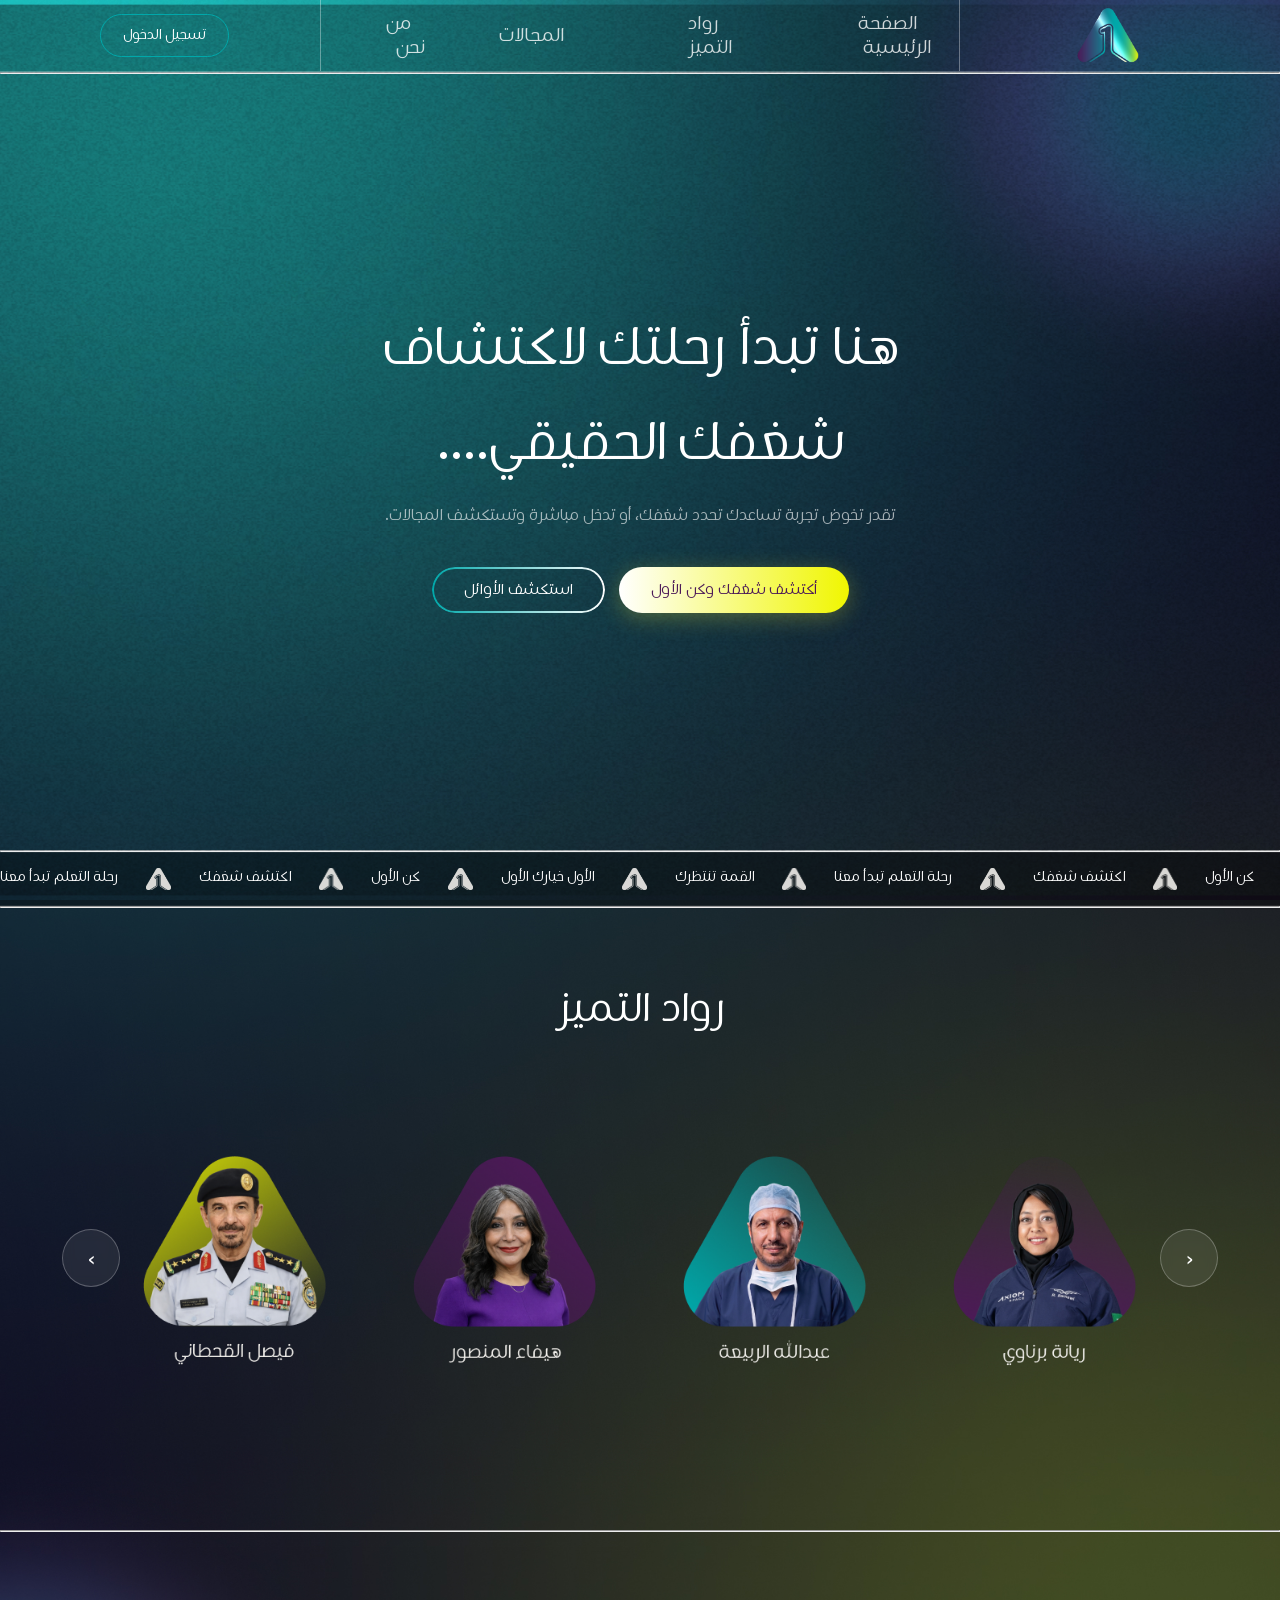
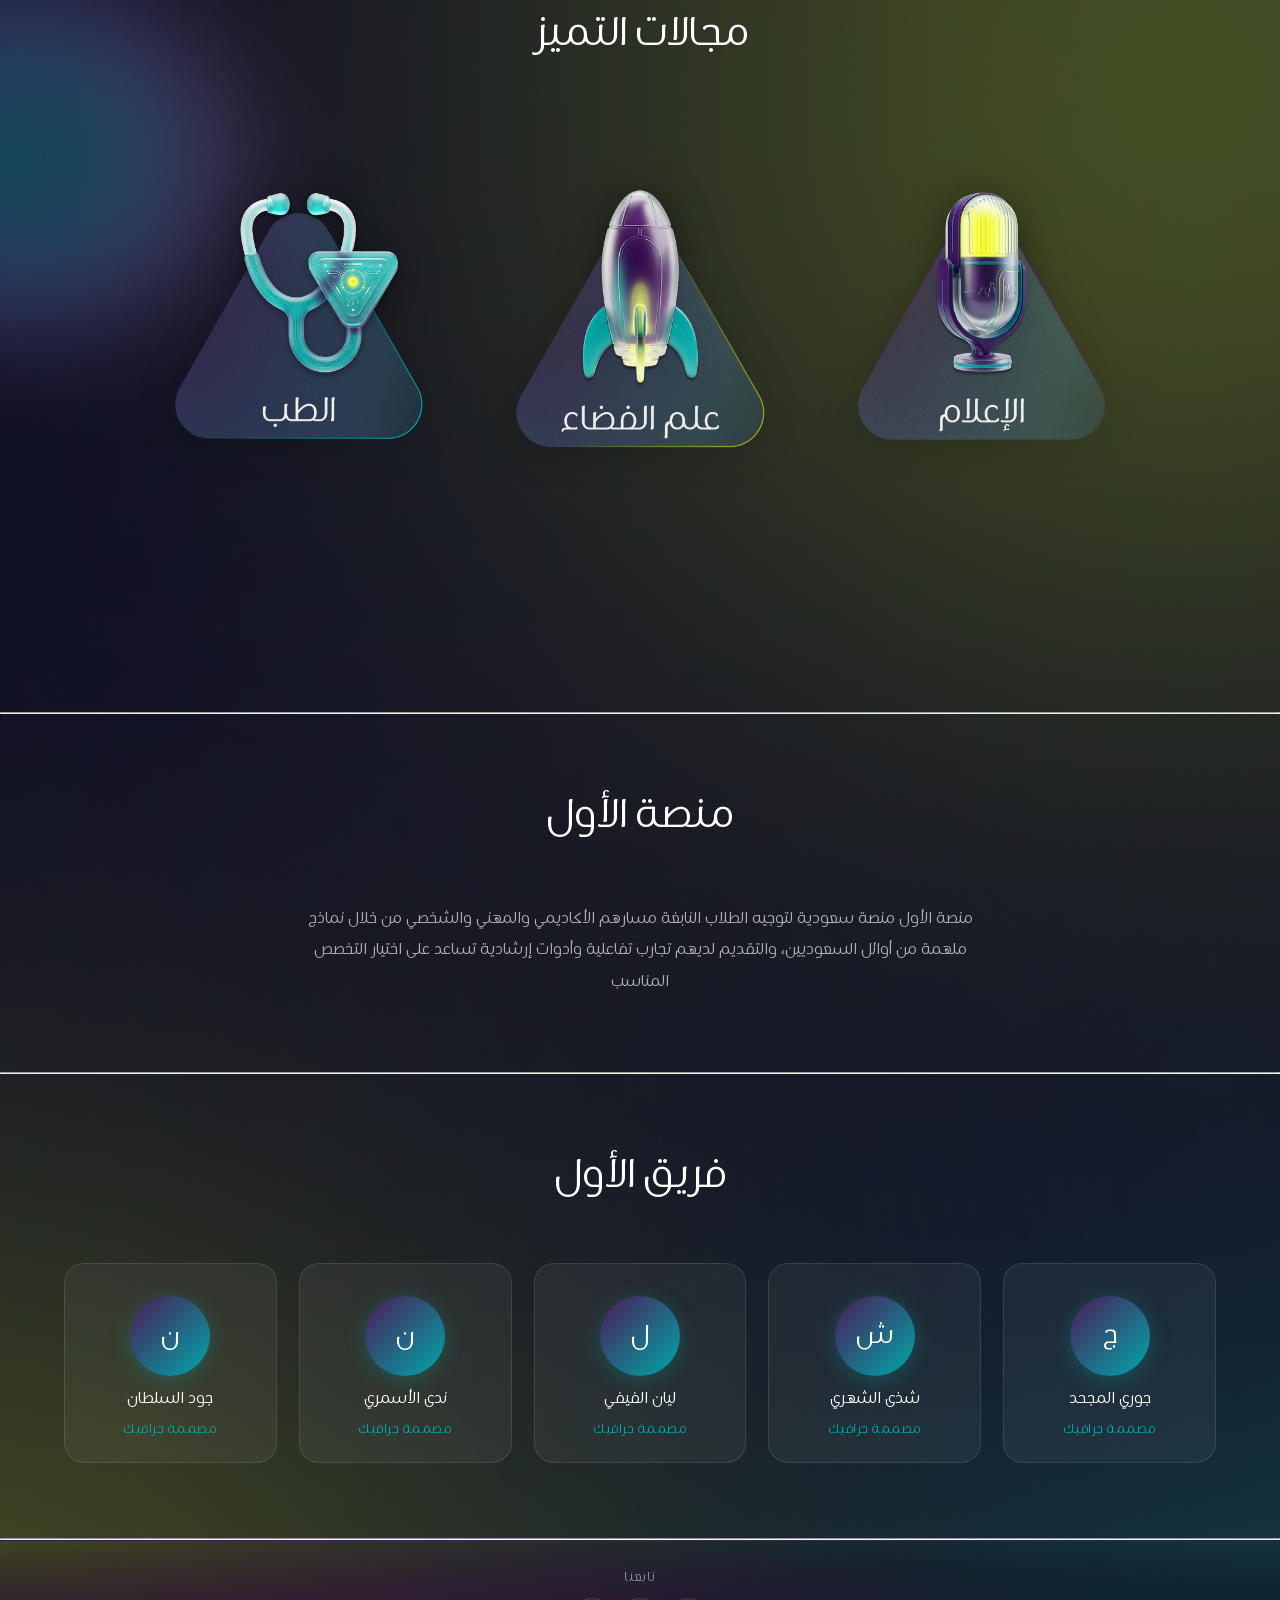
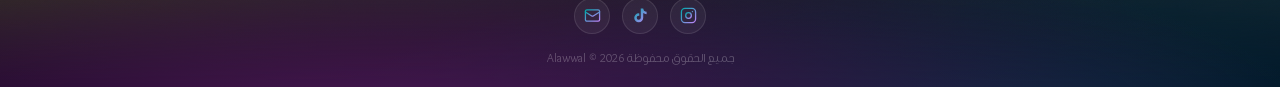
==== index.html @ 6d7b95f9 "first commit" ====
<!DOCTYPE html>
<html lang="ar" dir="rtl">
<head>
  <meta charset="UTF-8">
  <meta name="viewport" content="width=device-width, initial-scale=1.0">
  <title>منصة الأول – اكتشف شغفك الحقيقي</title>
  <link rel="stylesheet" href="styles.css">
  <link href="https://fonts.googleapis.com/css2?family=Cairo:wght@300;400;600;700;900&display=swap" rel="stylesheet">
</head>
<body>

<!-- Glass overlay — covers full page background -->
<div class="page-glass" aria-hidden="true"></div>

<!-- ══════════ HEADER ══════════ -->
<header class="hdr" id="hdr">
  <a href="index.html" class="logo"> <img class="logo-img" src="assets/logo.png" alt="منصة الأول"> </a>
  
  <ul class="nav" id="mainNav">
    <li><a href="index.html">الصفحة الرئيسية</a></li>
    <li><a href="#pioneers-sec">رواد التميز</a></li>
    <li><a href="#fields-sec">المجالات</a></li>
    <li><a href="#team-sec">من نحن</a></li>
  </ul>
  <a href="auth.html" class="btn-login">تسجيل الدخول</a>
  <div class="burger" id="burger"><span></span><span></span><span></span></div>
</header>

<hr>

<!-- ══════════ HERO ══════════ -->
<section class="hero" id="home">
  <div class="hero-content">
    <h1>هنا تبدأ رحلتك لاكتشاف</h1>
    <h1>شغفك الحقيقي....</h1>
    <p>
      تقدر تخوض تجربة تساعدك تحدد شغفك، أو تدخل مباشرة وتستكشف المجالات.
    </p>
    <div class="hero-btns">
      <a href="quiz.html" class="btn-Y">أكتشف شغفك وكن الأول</a>
      <a href="#pioneers-sec" class="btn-T">استكشف الأوائل</a>
    </div>
  </div>
  
</section>

<hr>

<!-- ══════════ TICKER MARQUEE ══════════ -->
<div class="ticker" aria-hidden="true">
  <div class="ticker-track" id="tickerTrack">
    <span class="ticker-text">رحلة التعلم تبدأ معنا</span>
    <img class="ticker-logo" src="assets/شعار ابيض.png" alt="">
    <span class="ticker-text">اكتشف شغفك</span>
    <img class="ticker-logo" src="assets/شعار ابيض.png" alt="">
    <span class="ticker-text">كن الأول</span>
    <img class="ticker-logo" src="assets/شعار ابيض.png" alt="">
    <span class="ticker-text">الأول خيارك الأول</span>
    <img class="ticker-logo" src="assets/شعار ابيض.png" alt="">
    <span class="ticker-text">القمة تنتظرك</span>
    <img class="ticker-logo" src="assets/شعار ابيض.png" alt="">
  </div>
</div>

<hr>

<!-- ══════════ PIONEERS CAROUSEL ══════════ -->
<section class="sec pioneers-sec" id="pioneers-sec">

  <div class="sec-ttl">
    <h2>رواد التميز</h2>
  </div>

  <div class="carousel-wrapper">
    <button class="nav-btn prev" id="prev">&#8250;</button>

    <div class="carousel">
      <div class="carousel-track" id="carouselTrack">

        <div class="item"><img src="assets/مثلث فيصل.png" alt="فيصل القحطاني" loading="lazy"></div>
        <div class="item"><img src="assets/مثلث هيفاء.png" alt="هيفاء المنصور " loading="lazy"></div>
        <div class="item"><img src="assets/مثلث عبدالله.png" alt="الأمير سلطان" loading="lazy"></div>
        <div class="item"><img src="assets/مثلث ريانة (1).png" alt="علي القرني" loading="lazy"></div>
        <div class="item"><img src="assets/مثلث غازي.png" alt="ريانة برناوي" loading="lazy"></div>
        <div class="item"><img src="assets/مثلث غادة.png" alt="الأمير سلطان" loading="lazy"></div>
        <div class="item"><img src="assets/مثلث عبدالله.png" alt="علي القرني" loading="lazy"></div>
        <div class="item"><img src="assets/مثلث احمد.png" alt="ريانة برناوي" loading="lazy"></div>
      </div>
    </div>

    <button class="nav-btn next" id="next">&#8249;</button>
  </div>

</section>
<hr>
<!-- ══════════ FIELDS (مجالات التميز) ══════════ -->
<section class="sec fields-sec" id="fields-sec">
  <div class="sec-ttl reveal">
    <h2>مجالات التميز</h2>


  <div class="fields-row">

    <!-- الإعلام -->
    <div class="field-card reveal" style="transition-delay:.1s">
      <img class="field-icon-img" src="assets/مثلث_الإعلام.png" alt="الإعلام">
    </div>

    <!-- علم الفضاء -->
    <div class="field-card reveal">
      <img class="field-icon-img" src="assets/مثلث_الفضاء.png" alt="علم الفضاء">
     
    </div>

    <!-- الطب -->
    <div class="field-card reveal" style="transition-delay:.2s">
      <img class="field-icon-img" src="assets/مثلث_الطب.png" alt="الطب">
      
    </div>

  </div>
</section>

<hr>

<!-- ══════════ PLATFORM ABOUT ══════════ -->
<section class="sec platform-sec" id="about-sec">
  <div class="platform-inner reveal">
    <div class="sec-ttl">
      <h2>منصة الأول</h2>
    </div>
    <p>
      منصة الأول منصة سعودية لتوجيه الطلاب النابغة مسارهم الأكاديمي والمهني والشخصي
      من خلال نماذج ملهمة من أوائل السعوديين، والتقديم لديهم تجارب تفاعلية وأدوات
      إرشادية تساعد على اختيار التخصص المناسب
    </p>
  </div>
</section>
<hr>
<!-- ══════════ TEAM SECTION ══════════ -->
<section class="sec team-sec" id="team-sec">
  <div class="sec-ttl reveal">
    <h2>فريق الأول</h2>
  </div>

  <div class="team-grid">

    <div class="team-card reveal" style="transition-delay:.05s">
      <div class="team-avatar">ج</div>
      <h3> جوري المجحد </h3>
      <span> مصممة جرافيك </span>
    </div>

    <div class="team-card reveal" style="transition-delay:.1s">
      <div class="team-avatar">ش</div>
      <h3>شذى الشهري  </h3>
      <span>مصممة جرافيك </span>
    </div>

    <div class="team-card reveal" style="transition-delay:.15s">
      <div class="team-avatar">ل</div>
      <h3>ليان الفيفي </h3>
      <span>مصممة جرافيك </span>
    </div>

    <div class="team-card reveal" style="transition-delay:.2s">
      <div class="team-avatar">ن</div>
      <h3>ندى الأسمري  </h3>
      <span> مصممة جرافيك </span>
    </div>

    <div class="team-card reveal" style="transition-delay:.2s">
      <div class="team-avatar">ن</div>
      <h3> جود السلطان</h3>
      <span>مصممة جرافيك  </span>
    </div>

  </div>
</section>
<hr>
<!-- ══════════ FOOTER ══════════ -->
<footer class="footer">
  <div class="footer-inner">

    <p class="footer-follow">تابعنا</p>

    <div class="footer-socials">

      <!-- Instagram -->
      <a href="https://www.instagram.com/1alawal.sa?igsh=a3ZuaTF3bDF0ZXcw" class="soc-link" title="Instagram" aria-label="Instagram">
        <svg width="22" height="22" viewBox="0 0 24 24" fill="none" stroke="url(#ig)" stroke-width="1.8" stroke-linecap="round" stroke-linejoin="round">
          <defs>
            <linearGradient id="ig" x1="0%" y1="0%" x2="100%" y2="100%">
              <stop offset="0%" stop-color="#00a8aa"/>
              <stop offset="100%" stop-color="#c084fc"/>
            </linearGradient>
          </defs>
          <rect x="2" y="2" width="20" height="20" rx="5"/>
          <circle cx="12" cy="12" r="4"/>
          <circle cx="17.5" cy="6.5" r="1" fill="url(#ig)" stroke="none"/>
        </svg>
      </a>

      <!-- TikTok -->
      <a href="#" class="soc-link" title="TikTok" aria-label="TikTok">
        <svg width="22" height="22" viewBox="0 0 24 24" fill="url(#tt)">
          <defs>
            <linearGradient id="tt" x1="0%" y1="0%" x2="100%" y2="100%">
              <stop offset="0%" stop-color="#00a8aa"/>
              <stop offset="100%" stop-color="#c084fc"/>
            </linearGradient>
          </defs>
          <path d="M19.59 6.69a4.83 4.83 0 01-3.77-4.25V2h-3.45v13.67a2.89 2.89 0 01-2.88 2.5 2.89 2.89 0 01-2.89-2.89 2.89 2.89 0 012.89-2.89c.28 0 .54.04.79.1V9.01a6.34 6.34 0 00-.79-.05 6.34 6.34 0 00-6.34 6.34 6.34 6.34 0 006.34 6.34 6.34 6.34 0 006.34-6.34V8.53a8.15 8.15 0 004.77 1.53V6.6a4.85 4.85 0 01-1-.09z"/>
        </svg>
      </a>

      <!-- Email -->
      <a href="alawal.l2026@gmail.com" class="soc-link" title="البريد الإلكتروني" aria-label="Email">
        <svg width="22" height="22" viewBox="0 0 24 24" fill="none" stroke="url(#em)" stroke-width="1.8" stroke-linecap="round" stroke-linejoin="round">
          <defs>
            <linearGradient id="em" x1="0%" y1="0%" x2="100%" y2="100%">
              <stop offset="0%" stop-color="#00a8aa"/>
              <stop offset="100%" stop-color="#c084fc"/>
            </linearGradient>
          </defs>
          <rect x="2" y="4" width="20" height="16" rx="2"/>
          <path d="m22 7-8.97 5.7a1.94 1.94 0 0 1-2.06 0L2 7"/>
        </svg>
      </a>

    </div>

    <div class="footer-copy">جميع الحقوق محفوظة Alawwal &copy; 2026</div>
  </div>
</footer>

<script src="script.js"></script>
</body>
</html>
---- styles.css ----
/* ============================================================
   منصة الأول v2 — Dark Theme (matching mockup)
   ============================================================ */
@font-face {
  font-family: 'Sukar';
  src: url('assets/fonts/Sukar-Regular.ttf') format('truetype');
  font-weight: 100 900;
  font-style: normal;
  font-display: swap;
}
@import url('https://fonts.googleapis.com/css2?family=Cairo:wght@300;400;600;700;900&display=swap');

:root {
  --Y:  #f0f600;   /* yellow */
  --T:  #00a8aa;   /* teal   */
  --P:  #4c1a57;   /* purple */
  --OW: #F0EEEA;   /* off-white */
  --BG: #06000f;   /* near-black */
  --BG2:#0d0020;
  --font:'Sukar','Cairo',sans-serif;
  --r20:20px; --r50:50px;
  --tr: all .3s ease;
  --glow-t: 0 0 30px rgba(0,168,170,.45);
  --glow-y: 0 0 30px rgba(240,246,0,.45);
}

/* ── Reset ── */
*,*::before,*::after{margin:0;padding:0;box-sizing:border-box;}
html{scroll-behavior:smooth;}
body{
  font-family:var(--font);direction:rtl;color:#fff;overflow-x:hidden;
  background: url('assets/خلفية الصفحة.jpg') center top / 100% 100% no-repeat;
}

/* ── Page-wide glass overlay ── */
.page-glass{
  position:fixed;inset:0;z-index:1;
  background:url('assets/افكت قلاسي .png') center/cover no-repeat;
  mix-blend-mode:overlay;
  opacity:1;
  pointer-events:none;
}
img{max-width:100%;display:block;}
a{text-decoration:none;color:inherit;}
button{font-family:var(--font);cursor:pointer;border:none;}

/* ── Keyframes ── */
@keyframes fadeUp  {from{opacity:0;transform:translateY(35px)}to{opacity:1;transform:translateY(0)}}
@keyframes fadeIn  {from{opacity:0}to{opacity:1}}
@keyframes float   {0%,100%{transform:translateY(0)}50%{transform:translateY(-16px)}}
@keyframes pulse   {0%,100%{transform:scale(1)}50%{transform:scale(1.06)}}
@keyframes blink   {0%,100%{opacity:1}50%{opacity:0}}
@keyframes marqueeRTL{from{transform:translateX(0)}to{transform:translateX(-25%)}}
@keyframes glowP   {0%,100%{box-shadow:0 0 20px rgba(0,168,170,.3)}50%{box-shadow:0 0 55px rgba(0,168,170,.7),0 0 100px rgba(0,168,170,.2)}}
@keyframes spinRing{to{transform:rotate(360deg)}}
@keyframes progressFill{from{stroke-dashoffset:440}to{stroke-dashoffset:0}}
@keyframes ringColor{from{stroke:#ffffff}to{stroke:#f5f880}}
@keyframes starDrift{from{opacity:0;transform:translateY(0)}50%{opacity:1}to{opacity:0;transform:translateY(-80vh)}}
@keyframes hexGlow {0%,100%{filter:drop-shadow(0 0 12px rgba(0,168,170,.4))}50%{filter:drop-shadow(0 0 30px rgba(0,168,170,.75))}}


/* ════════════════════ HEADER ════════════════════ */
.hdr{
  position:relative;width:100%;z-index:1000;
  height:72px;padding:0 0;
  display:flex;align-items:stretch;justify-content:space-between;
  background:transparent;
  border-bottom:1px solid rgba(255,255,255,.25);
  transition:var(--tr);
}
.hdr.solid{
  background:transparent;
}

/* Logo */
.logo{
  display:flex;
  align-items:center;
  gap:5px;
  flex-shrink:0;
  padding:0 28px;
  margin-right:100px; /* يزيد المسافة من اليمين → يدفه يسار */
}

.logo-img{height:110px;width:auto;mix-blend-mode:screen;}


/* Nav */
.nav{
  position:absolute;left:50%;transform:translateX(-50%);
  display:flex;align-items:center;gap:60px;list-style:none;
  height:100%;padding:0 28px;
  border-right:1px solid rgba(255,255,255,.35);
  border-left:1px solid rgba(255,255,255,.35);
}
.nav a{color:rgba(255,255,255,.8);font-size:1.2rem;font-weight:600;padding:7px 14px;border-radius:var(--r50);transition:var(--tr);}
.nav a:hover{color:var(--T);}

/* Login button — standalone outside nav */
.btn-login{
  display:flex;align-items:center;
  border:1.5px solid var(--T);color:var(--T);
  font-size:.9rem;font-weight:600;padding:0 22px;
  border-radius:var(--r50);transition:var(--tr);flex-shrink:0;
  margin:14px 28px;
  margin-left: 100px;
  color: #fff;
}
.btn-login:hover{background:var(--T);color:#fff;}

/* Hamburger */
.burger{display:none;flex-direction:column;gap:5px;cursor:pointer;z-index:1001;}
.burger span{width:24px;height:2.5px;background:#fff;border-radius:2px;transition:var(--tr);}
.burger.open span:nth-child(1){transform:rotate(45deg) translate(5px,5px);}
.burger.open span:nth-child(2){opacity:0;}
.burger.open span:nth-child(3){transform:rotate(-45deg) translate(5px,-5px);}

/* ════════════════════ HERO ════════════════════ */
.hero{
  position:relative;overflow:hidden;
  display:flex;align-items:center;justify-content:center;
  min-height:calc(100vh - 72px - 52px); /* 72px header + 52px ticker = ticker visible at bottom edge */
  padding:60px 20px;
  background: transparent;
}
.hero::before{content:none;}

.hero-content{
  position:relative;z-index:3;
  text-align:center;max-width:780px;padding:0 20px;
  animation:fadeUp .9s ease both;
}
.hero h1{
  font-size:clamp(1.8rem,5vw,3.4rem);font-weight:900;line-height:1.45;
  color:#fff;margin-bottom:16px;

}
.hero h1 .grad{
  background:linear-gradient(135deg,var(--Y),var(--T));
  -webkit-background-clip:text;-webkit-text-fill-color:transparent;background-clip:text;
}
.hero p{
  font-size:1rem;color:rgba(255,255,255,.62);line-height:1.85;
  margin-bottom:36px;max-width:540px;margin-left:auto;margin-right:auto;
}
.hero-btns{display:flex;gap:14px;justify-content:center;flex-wrap:wrap;}

.btn-Y{ /* white → yellow gradient fill */
  display:inline-block;
  padding:13px 32px;
  border-radius:var(--r50);
  background:linear-gradient(90deg, #ffffff 0%, var(--Y) 100%);
  color:var(--P);
  font-weight:700;
  font-size:.97rem;
  box-shadow:0 5px 22px rgba(191, 194, 51, 0.35);
  transition:var(--tr);
}

.btn-Y:hover{transform:translateY(-3px);box-shadow:0 10px 32px rgba(240,246,0,.55);}

.btn-T{ /* gradient border teal → white + white text */
  display:inline-block;padding:13px 32px;border-radius:var(--r50);
  background:transparent;color:#fff;font-weight:700;font-size:.97rem;
  border:none;position:relative;transition:var(--tr);
}
.btn-T::before{
  content:'';position:absolute;inset:0;border-radius:var(--r50);
  padding:2px;
  background:linear-gradient(90deg, var(--T) 0%, #ffffff 100%);
  -webkit-mask:linear-gradient(#fff 0 0) content-box, linear-gradient(#fff 0 0);
  -webkit-mask-composite:destination-out;
  mask:linear-gradient(#fff 0 0) content-box, linear-gradient(#fff 0 0);
  mask-composite:exclude;
  pointer-events:none;
}
.btn-T:hover{background:rgba(0,168,170,.1);transform:translateY(-3px);}

/* Ensure sections paint above glass overlay */
.ticker,.anim-sec,.pioneers-sec,.fields-sec,.platform-sec,.footer{
  position:relative;z-index:2;
}

/* Scroll indicator */
.scroll-hint{
  position:absolute;bottom:28px;left:50%;transform:translateX(-50%);
  display:flex;flex-direction:column;align-items:center;gap:7px;
  color:rgba(255,255,255,.35);font-size:.78rem;
  animation:fadeIn 2s 1.2s both;
}
.scroll-arrow{
  width:26px;height:26px;
  border-right:2px solid rgba(255,255,255,.3);
  border-bottom:2px solid rgba(255,255,255,.3);
  transform:rotate(45deg);animation:float 2s ease-in-out infinite;
}

/* ════════════════════ TICKER / MARQUEE ════════════════════ */
.ticker{
  background:rgba(0,0,0,.35);
  border-top: 1px solid rgba(255,255,255,.08);
  border-bottom:1px solid rgba(255,255,255,.08);
  padding:15px 0;overflow:hidden;white-space:nowrap;
  direction:ltr; /* يجعل الـ overflow يكون من اليمين → لا فراغ */
}
.ticker-track{
  display:flex;
  direction:ltr;
  animation:marqueeRTL 28s linear infinite;
  will-change:transform;
}
.ticker-text{
  font-weight:700;font-size:.9rem;color:#fff;
  white-space:nowrap;flex-shrink:0;
}
.ticker-logo{
  height:22px;width:auto;
  mix-blend-mode:screen;opacity:.9;
  flex-shrink:0;
  margin:0 28px; /* مسافة متساوية من اليمين واليسار */
}



/* ════════════════════ SECTION BASE ════════════════════ */
.sec{padding:75px 5%;}
.sec-ttl{text-align:center;margin-bottom:52px;}
.sec-ttl h2{
  font-size:clamp(1.7rem,3.5vw,2.6rem);font-weight:900;color:#fff;
  display:inline-block;position:relative;margin-bottom:8px;
}
.sec-ttl h2::after{
  content:'';position:absolute;bottom:-8px;right:50%;transform:translateX(50%);
  width:50px;height:3px;
 
tl p{color:rgba(255,255,255,.5);font-size:.97rem;max-width:560px;margin:22px auto 0;line-height:1.8;}}
.sec-t



/* ════════════════════ FIELDS (مجالات) ════════════════════ */
.fields-sec{
  background: url('assets/خلفية المجالات.jpg') center/cover no-repeat;
  padding: 60px 5% 70px;
}

/* المجالات.png خلفية للـ row كاملاً — الكروت تتوزع فوقها */
.fields-row{
  display:flex;
  justify-content:space-around;
  align-items:center;
  max-width:1140px;
  margin:0 auto;
  padding: 72px 5% 52px;
  gap:0;
}

.field-card{
  flex:1;
  display:flex;flex-direction:column;align-items:center;
  gap:36px;cursor:pointer;
  transition:transform .35s ease;
}
.field-card:hover{transform:translateY(-12px);}

.field-icon-img{
  width: clamp(120px, 13vw, 175px);
  height:auto;
  object-fit:contain;
  transition:transform .35s ease;
  filter:drop-shadow(0 4px 20px rgba(0,0,0,.45));
}

.field-icon-img{
  width: clamp(460px, 18vw, 260px);
  height: auto;
  transition: transform .3s ease;
}

.field-card:hover .field-icon-img{
  transform: scale(1.12);
}

/* ════════════════════ PLATFORM ABOUT ════════════════════ */
.platform-sec{
  background:transparent;
  position:relative;
}
.platform-inner{max-width:700px;margin:0 auto;text-align:center;}
.platform-sec .sec-ttl h2{color:#fff;}
.platform-sec .sec-ttl h2::after{display:none;}
.platform-sec p{
  color:rgba(255,255,255,.65);font-size:1rem;line-height:1.95;
}

/* ════════════════════ TEAM SECTION ════════════════════ */
.team-sec{
  padding:75px 5%;
}
.team-grid{
  display:grid;
  grid-template-columns:repeat(5,1fr);
  gap:22px;
  max-width:1200px;
  margin:0 auto;
}
.team-card{
  background:rgba(255,255,255,.05);
  border:1px solid rgba(255,255,255,.1);
  border-radius:20px;
  padding:32px 18px 24px;
  text-align:center;
  display:flex;flex-direction:column;align-items:center;gap:12px;
  transition:border-color .3s ease, transform .3s ease;
  cursor:pointer;
}
.team-card:hover{
  border-color:rgba(0,168,170,.5);
  transform:translateY(-6px);
}
@keyframes cardLift{
  0%   {transform:translateY(0);}
  50%  {transform:translateY(-14px);}
  100% {transform:translateY(0);}
}
.team-card.lifting{
  animation:cardLift .55s ease-in-out both;
  border-color:rgba(0,168,170,.7);
  box-shadow:0 0 28px rgba(0,168,170,.25);
}
.team-avatar{
  width:80px;height:80px;border-radius:50%;
  background:linear-gradient(135deg,#4c1a57,#00a8aa);
  display:flex;align-items:center;justify-content:center;
  font-size:1.7rem;font-weight:900;color:#fff;
  box-shadow:0 4px 20px rgba(0,168,170,.3);
  flex-shrink:0;
}
.team-card h3{
  font-size:1rem;font-weight:700;color:#fff;margin:0;
}
.team-card span{
  font-size:.82rem;color:var(--T);font-weight:600;letter-spacing:.5px;
}

@media(max-width:1050px){
  .team-grid{grid-template-columns:repeat(3,1fr);}
}
@media(max-width:640px){
  .team-grid{grid-template-columns:repeat(2,1fr);}
}

/* ════════════════════ FOOTER ════════════════════ */
.footer{
  background:
    radial-gradient(ellipse 120% 220% at 30% 120%, rgba(76,26,87,.95) 0%, transparent 60%),
    radial-gradient(ellipse 100% 180% at 80% 120%, rgba(0,60,80,.75) 0%, transparent 55%),
    linear-gradient(180deg, rgba(6,0,15,0) 0%, #06000f 100%);
  padding:28px 5% 18px;
  border-top:1px solid rgba(255,255,255,.06);
  position:relative;
  z-index:2;
}
.footer-inner{
  max-width:1100px;margin:0 auto;
  display:flex;flex-direction:column;align-items:center;gap:12px;
  text-align:center;
}
.footer-follow{
  font-size:.82rem;font-weight:600;
  color:rgba(255,255,255,.5);
  letter-spacing:.4px;
}
.footer-socials{display:flex;gap:12px;align-items:center;}
.soc-link{
  width:36px;height:36px;border-radius:50%;
  background:rgba(255,255,255,.05);
  border:1px solid rgba(255,255,255,.1);
  display:flex;align-items:center;justify-content:center;
  transition:var(--tr);
}
.soc-link svg{width:17px;height:17px;}
.soc-link:hover{
  background:rgba(0,168,170,.12);
  border-color:rgba(0,168,170,.5);
  transform:translateY(-3px);
  box-shadow:0 4px 14px rgba(0,168,170,.2);
}
.footer-copy{color:rgba(255,255,255,.25);font-size:.75rem;}

/* ════════════════════ ANIMATION SECTION ════════════════════ */
.anim-sec{
  min-height:100vh;
  background:
    radial-gradient(ellipse 700px 600px at 20% 50%, rgba(76,26,87,.35) 0%, transparent 70%),
    radial-gradient(ellipse 600px 500px at 80% 40%, rgba(0,168,170,.15) 0%, transparent 65%),
    rgba(0,0,0,.5);
  display:flex;align-items:center;justify-content:center;
  position:relative;overflow:hidden;
}
.anim-inner{position:relative;text-align:center;z-index:2;min-width:320px;height:160px;display:flex;align-items:center;justify-content:center;}

.anim-logo{
  height:130px;width:auto;mix-blend-mode:screen;
  transition:opacity .5s ease,transform .5s ease;
  animation:glowP 2.5s ease-in-out infinite;
  position:absolute;
}
.anim-logo.hide{opacity:0;transform:scale(.5);}

.tw{
  position:absolute;
  font-size:clamp(3rem,7vw,5.5rem);font-weight:900;
  min-width:320px;text-align:center;
  opacity:0;transition:opacity .4s ease;
  white-space:nowrap;
}
.tw.show{opacity:1;}
.tw.c-W{color:#fff;}
.tw.c-Y{color:var(--Y);}
.tw.c-T{color:var(--T);}
.cursor{display:inline-block;width:4px;height:.9em;background:currentColor;margin-right:3px;vertical-align:middle;animation:blink .85s ease-in-out infinite;}

/* ════════════════════ QUIZ PAGE ════════════════════ */
.quiz-pg{
  min-height:100vh;
  background:transparent;
  display:flex;align-items:center;justify-content:center;
  padding:100px 20px 60px;
}
.quiz-wrap{
  max-width:1100px;width:100%;
  display:flex;flex-direction:column;align-items:center;
  gap:44px;
}
.quiz-dots{display:flex;justify-content:center;gap:10px;}
.qdot{width:12px;height:12px;border-radius:50%;background:rgba(255,255,255,.18);transition:var(--tr);}
.qdot.active{background:var(--Y);transform:scale(1.3);}
.qdot.done{background:var(--T);}

.quiz-question{text-align:center;animation:fadeUp .5s ease both;}
.quiz-question h1{
  font-size:clamp(2rem,4.5vw,3.2rem);font-weight:900;color:#fff;line-height:1.55;
}

.q-tri-row{
  display:flex;flex-wrap:wrap;gap:24px;
  justify-content:center;align-items:flex-start;
  animation:fadeUp .6s ease .15s both;
}

/* Triangle option button */
.q-tri-btn{
  position:relative;width:215px;height:230px;
  background:url('assets/مثلث الأسئلة.png') center/contain no-repeat;
  border:none;cursor:pointer;padding:0;
  filter:drop-shadow(0 0 14px rgba(0,168,170,.45));
  transition:filter .3s ease,transform .3s ease;
  flex-shrink:0;
}
/* Teal gradient overlay — masked to triangle shape, shows on hover/selected */
.q-tri-btn::before{
  content:'';position:absolute;inset:0;
  background:linear-gradient(160deg,#00a8aa,#00d4d4 55%,#006870);
  -webkit-mask:url('assets/مثلث الأسئلة.png') center/contain no-repeat;
  mask:url('assets/مثلث الأسئلة.png') center/contain no-repeat;
  opacity:0;
  transition:opacity .35s ease;
}
.q-tri-btn:hover{
  filter:drop-shadow(0 0 26px rgba(0,168,170,.85));
  transform:translateY(-8px);
}
.q-tri-btn:hover::before,
.q-tri-btn.selected::before{
  opacity:1;
}
.q-tri-content{
  position:absolute;inset:0;z-index:1;
  display:flex;align-items:center;justify-content:center;
  padding:72px 22% 20px;
  text-align:center;
  font-family:var(--font);font-weight:700;font-size:.88rem;color:#fff;
  line-height:1.6;
}

/* ===== LOADING PAGE CLEAN ===== */

.load-custom{
  min-height:calc(100vh - 72px);
  background:url('assets/تحميل لنتيجة ١.png') center/cover no-repeat;
  display:flex;
  align-items:center;
  justify-content:center;
  padding-top:40px;
  position:relative;
  font-family:'Cairo',sans-serif;
}

/* Glass */
.glass{
  position:absolute;
  inset:0;z-index:1;
  background:url('assets/افكت قلاسي .png') center/cover no-repeat;
  mix-blend-mode:overlay;
  opacity:0.4;
  pointer-events:none;
}

/* Content */
.load-content{
  position:relative;
  text-align:center;
  z-index:2;
}

/* Ring - تغيير حجم الدائرة حقت التحميل  */
.ring{
  position:relative;
  width:300px;
  height:300px;
  margin:auto;
}

.ring svg{
  transform:rotate(-90deg);
}

/* Background circle */
.ring .bg{
  fill:none;
  stroke:rgba(255,255,255,.15);
  stroke-width:8;
}

/* Progress circle */
.ring .fill{
  fill:none;
  stroke:#ffffff;
  stroke-width:10;
  stroke-linecap:round;
  stroke-dasharray:440;
  stroke-dashoffset:440;
  transition:stroke-dashoffset .3s linear;
  animation:ringColor 6s linear forwards;
}

/* Percentage */
#pct{
  position:absolute;
  top:50%;
  left:50%;
  transform:translate(-50%,-50%);
  font-weight:900;
  font-size:34px;
  color:#f0f600;
}

/* Text */
#msg{
  margin-top:20px;
  color:#fff;
  font-weight:600;
  font-size:22px;
  transition:opacity .3s;
}
/* ═════════════ RESULT PAGE ═════════════ */
.result-page{
  min-height:100vh;
  background-size:cover;
  background-position:center;
  display:flex;
  flex-direction:column;
  align-items:center;
  justify-content:flex-start;
  padding:120px 20px 60px;
}

/* العنوان */
.title{
  color:#fff;
  font-size:52px;
  margin-bottom:60px;
  text-align:center;
}

/* الحاوية */
.result-wrapper{
  display:flex;
  align-items:center;
  justify-content:center;
  gap:80px;
  flex-wrap:wrap;
}

/* ═════ LEFT SECTION ═════ */
.triangle-box{
  position:relative;
  width:460px;
  height:460px;
  display:flex;
  flex-direction:column;
  align-items:center;
  justify-content:center;
}

/* المثلث */
.triangle{
  width:100%;
  opacity:.95;
}

/* الصاروخ */
.rocket{
  position:absolute;
  width:240px; /* كان 180 */
  top:42%;
  left:50%;
  transform:translate(-50%,-50%);
  transform-origin:center;
  animation:rocketTilt 1s ease forwards;
  animation-delay:3.2s;
}

/* اسم المجال تحت المثلث */
.field-label{
  margin-top:20px;
  color:#fff;
  font-size:30px;
  font-weight:600;
  opacity:0;
  animation:fadeIn 0.8s ease forwards;
  animation-delay:1.2s;
}

/* شريط التحميل */
.loading-bar{
  position:absolute;
  bottom:80px;
  left:50%;
  transform:translateX(-50%);
  width:180px;
  height:10px;
  background:rgba(255,255,255,.15);
  border-radius:20px;
  overflow:hidden;
}

.loading-bar span{
  display:block;
  height:100%;
  width:0%;
  background:#7c3aed; /* بنفسجي */
  animation:loadBar 1.8s forwards;
  animation-delay:0.5s;
}

/* ═════ RIGHT SECTION ═════ */
.result-info{
  display:flex;
  flex-direction:column;
  align-items:flex-start;
  opacity:0;
  transform:translateX(80px);
  animation:showRight 1s ease forwards;
  animation-delay:4.2s;
}

/* النسبة */
.percent{
  font-size:90px;
  color:#fff;
  font-weight:900;
}

/* الزر */
.cta-btn{
  margin-top:25px;
  padding:16px 34px;
  border:none;
  border-radius:40px;
  background:linear-gradient(90deg,#f0f600,#00a8aa);
  color:#000;
  font-size:18px;
  font-weight:800;
  cursor:pointer;
}

/* ═════ ANIMATIONS ═════ */

@keyframes loadBar{
  to{ width:100%; }
}

/* انتقال المجموعة لليسار */
@keyframes moveLeft{
  to{
    transform:translateX(-160px) scale(1.05);
  }
}

/* ميلان الصاروخ */
@keyframes rocketTilt{
  to{
    transform:translate(-50%,-50%) rotate(35deg);
  }
}

/* ظهور اليمين */
@keyframes showRight{
  to{
    opacity:1;
    transform:translateX(0);
  }
}

/* ظهور النص */
@keyframes fadeIn{
  to{ opacity:1; }
}

/* ═════ RESPONSIVE ═════ */

@media (max-width: 900px){
  .result-wrapper{
    flex-direction:column;
    gap:60px;
  }

  .triangle-box{
    width:320px;
    height:320px;
  }

  .percent{
    font-size:70px;
  }
}

/* ════════════════════ PIONEERS DETAIL PAGE ════════════════════ */
.pio-pg{min-height:100vh;background:var(--BG);padding-top:80px;}
.pio-hdr{
  background:linear-gradient(135deg,rgba(76,26,87,.5),rgba(0,168,170,.15));
  border-bottom:1px solid rgba(0,168,170,.15);
  padding:55px 5%;text-align:center;
}
.pio-hdr h1{font-size:clamp(1.7rem,4vw,2.5rem);font-weight:900;}
.pio-hdr p{color:rgba(255,255,255,.55);margin-top:8px;font-size:.95rem;}

.pio-body{
  display:grid;grid-template-columns:320px 1fr;
  max-width:1150px;margin:0 auto;padding:36px 5%;gap:32px;
  min-height:calc(100vh - 80px - 140px);
}


.pio-list{display:flex;flex-direction:column;gap:11px;}
.pio-thumb{
  display:flex;align-items:center;gap:13px;padding:14px 16px;
  background:rgba(255,255,255,.04);border:1.5px solid rgba(255,255,255,.07);
  border-radius:14px;cursor:pointer;transition:var(--tr);
}
.pio-thumb:hover,.pio-thumb.active{border-color:var(--T);background:rgba(0,168,170,.08);}
.pio-t-photo{
  width:54px;height:54px;border-radius:50%;flex-shrink:0;
  object-fit:cover;object-position:top;
  border:2px solid rgba(0,168,170,.4);
}
.pio-t-info h4{font-size:.93rem;font-weight:700;}
.pio-t-info span{font-size:.78rem;color:var(--T);}

.pio-detail{
  background:rgba(255,255,255,.04);backdrop-filter:blur(20px);
  border:1px solid rgba(255,255,255,.08);
  border-radius:24px;padding:44px 36px;
  text-align:center;display:flex;flex-direction:column;align-items:center;gap:16px;
  animation:fadeIn .4s ease;
}
.pio-d-photo{
  width:150px;height:150px;border-radius:50%;
  object-fit:cover;object-position:top;
  border:4px solid transparent;
  background:linear-gradient(var(--BG),var(--BG)) padding-box,
             linear-gradient(135deg,var(--T),var(--Y)) border-box;
  box-shadow:0 8px 30px rgba(0,168,170,.25);
}
.pio-d-name{font-size:1.85rem;font-weight:900;}
.pio-d-field{color:var(--T);font-weight:600;}
.pio-d-bio{color:rgba(255,255,255,.6);line-height:1.9;font-size:.95rem;max-width:460px;}

/* ════════════════════ RESPONSIVE ════════════════════ */
@media(max-width:900px){
  .fields-row{flex-direction:column;align-items:center;gap:16px;}
  .field-item.center .hex-shape,.field-item:not(.center) .hex-shape{width:190px;height:220px;}
  .pio-body{grid-template-columns:1fr;}
  .pio-list{display:grid;grid-template-columns:repeat(2,1fr);}
}
@media(max-width:700px){
  .hdr{height:60px;align-items:center;padding:0 20px;}
  .logo{border-left:none;padding:0;}
  .nav{display:none;position:static;transform:none;border:none;height:auto;padding:0;}
  .btn-login{display:none;}
  .burger{display:flex;}
  .nav.open{
    display:flex;flex-direction:column;position:fixed;inset:0;
    background:rgba(6,0,15,.97);backdrop-filter:blur(20px);
    align-items:center;justify-content:center;z-index:1000;gap:20px;list-style:none;
    transform:none;left:auto;
  }
  .nav.open a{font-size:1.15rem;}
  .hero h1{font-size:1.7rem;}
  .hero-btns{flex-direction:column;align-items:center;}
  .q-tri-btn{width:160px;height:170px;}
  .q-tri-content{padding:52px 18% 15px;font-size:.8rem;}
}
@media(max-width:480px){
  .pio-list{grid-template-columns:1fr;}
  .fields-row{gap:12px;}
  .q-tri-btn{width:140px;height:150px;}
  .q-tri-content{padding:46px 16% 12px;font-size:.75rem;}
}

/* Reveal */
.reveal{opacity:0;transform:translateY(38px);transition:opacity .7s ease,transform .7s ease;}
.reveal.in{opacity:1;transform:translateY(0);}

/* ════════════════════ CAROUSEL (LARGE VERSION) ════════════════════ */

.carousel-wrapper{
  position:relative;
  display:flex;
  justify-content:center;
  align-items:center;
  margin-top:70px;
}

/* viewport أكبر */
.carousel{
  width:calc(4 * 240px + 3 * 30px); /* 4 عناصر */
  max-width:95vw;
  overflow:hidden;
}

/* track */
.carousel-track{
  display:flex;
  direction:ltr;
  gap:30px;
  transition:transform .55s ease;
  will-change:transform;
}

/* item أكبر */
.item{
  flex:0 0 240px;
  text-align:center;
  display:flex;
  flex-direction:column;
  align-items:center;
  justify-content:flex-start;
  gap:12px;
}

/* الصور أكبر */
.item img{
  width:100%;
  height:340px;
  object-fit:contain;
  object-position:top;
  display:block;
}

/* الاسم */
.item p{
  color:#fff;
  font-size:1.1rem;
  font-weight:700;
  margin-top:6px;
  letter-spacing:0.5px;
}

/* ━━━ الأسهم ━━━ */
.nav-btn{
  position:absolute;
  top:42%;
  transform:translateY(-50%);
  width:58px;
  height:58px;
  border-radius:50%;
  border:1px solid rgba(255,255,255,.25);
  background:rgba(255,255,255,.08);
  color:#fff;
  font-size:24px;
  cursor:pointer;
  display:flex;
  align-items:center;
  justify-content:center;
  z-index:10;
  transition:all .3s ease;
  backdrop-filter: blur(6px);
}

.nav-btn:hover{
  background:var(--T);
  border-color:var(--T);
  transform:translateY(-50%) scale(1.08);
}

/* مواقع الأسهم */
.nav-btn.prev{ right:calc(50% + 520px); }
.nav-btn.next{ left:calc(50% + 520px); }

/* ════════════════════ RESPONSIVE ════════════════════ */

@media(max-width:1100px){
  .carousel{
    width:calc(3 * 220px + 2 * 25px);
  }

  .item{ flex:0 0 220px; }
  .item img{ height:320px; }

  .nav-btn.prev{ right:calc(50% + 420px); }
  .nav-btn.next{ left:calc(50% + 420px); }
}

@media(max-width:900px){
  .carousel{
    width:calc(2 * 220px + 1 * 25px);
  }

  .nav-btn.prev{ right:calc(50% + 320px); }
  .nav-btn.next{ left:calc(50% + 320px); }
}

@media(max-width:600px){
  .carousel{
    width:220px;
  }

  .item{ flex:0 0 220px; }
  .item img{ height:300px; }

  .nav-btn{
    width:50px;
    height:50px;
    font-size:20px;
  }

  .nav-btn.prev{ right:calc(50% + 120px); }
  .nav-btn.next{ left:calc(50% + 120px); }
}
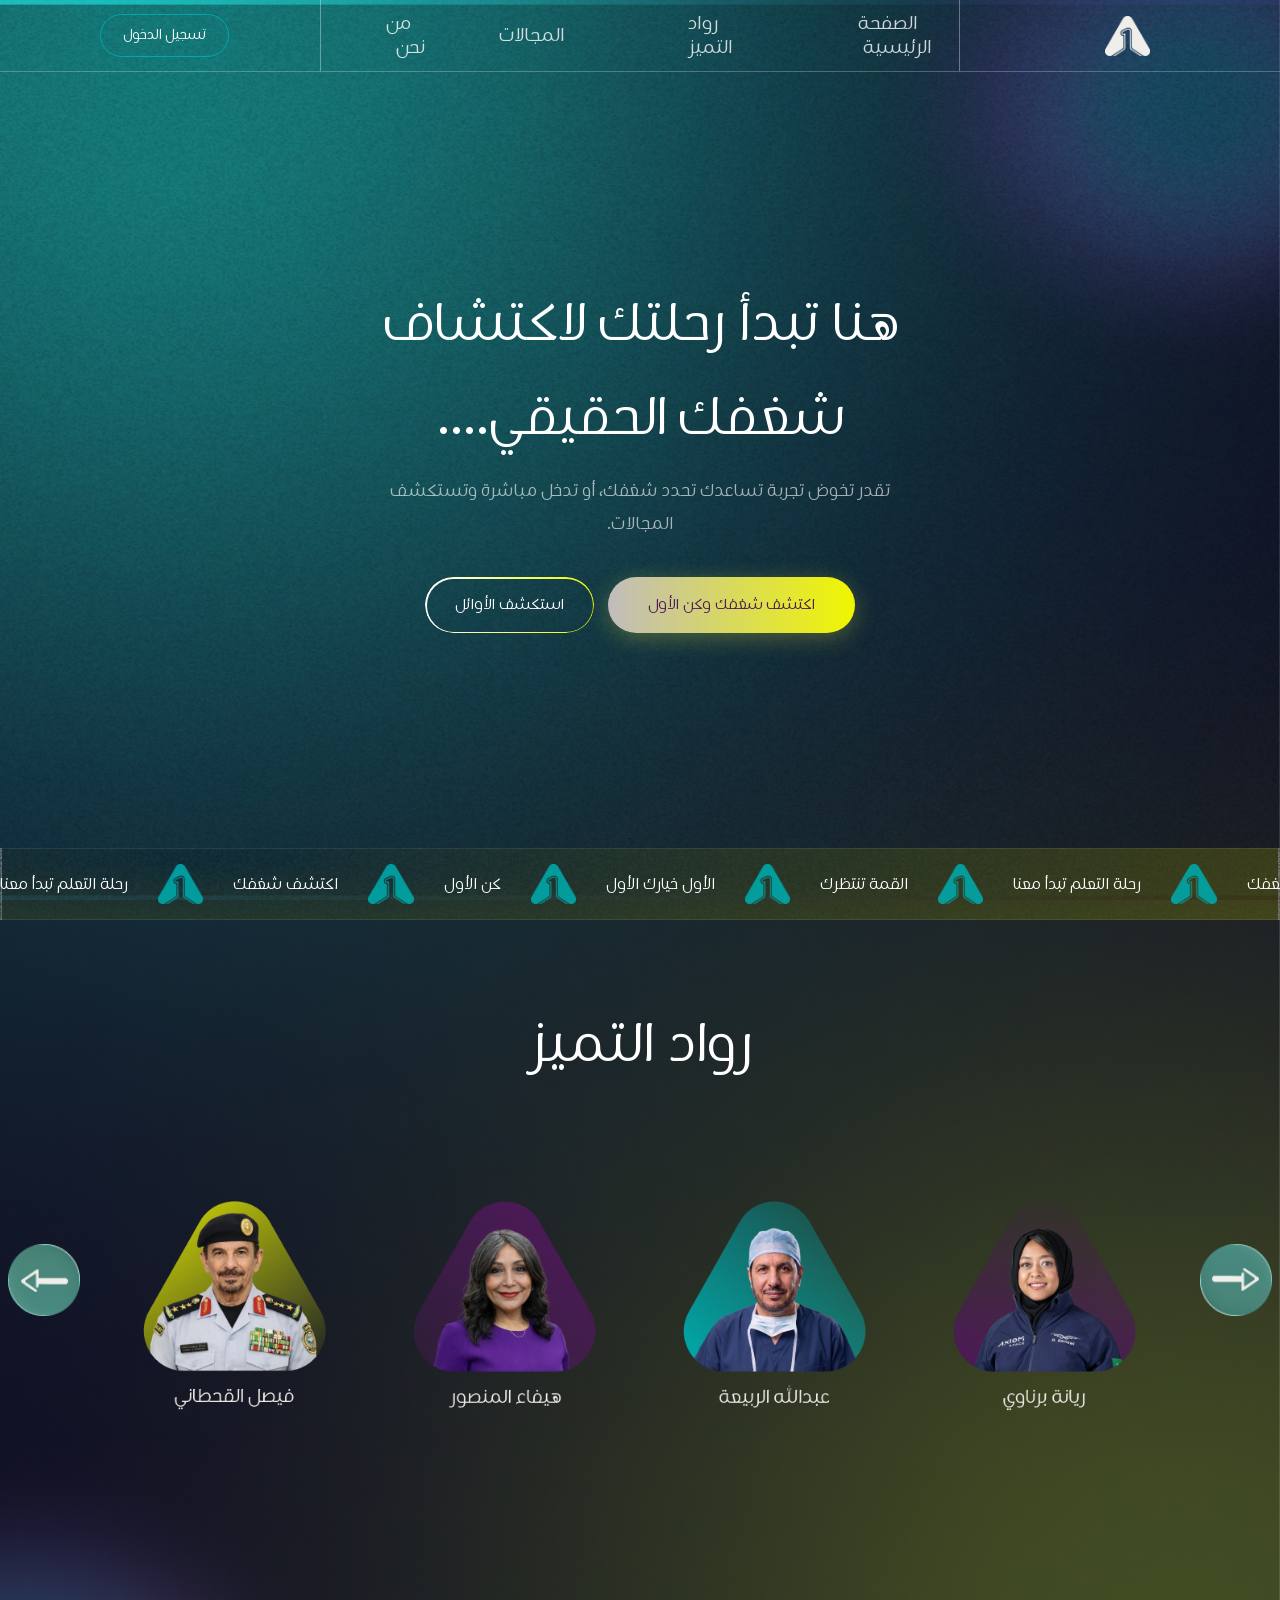
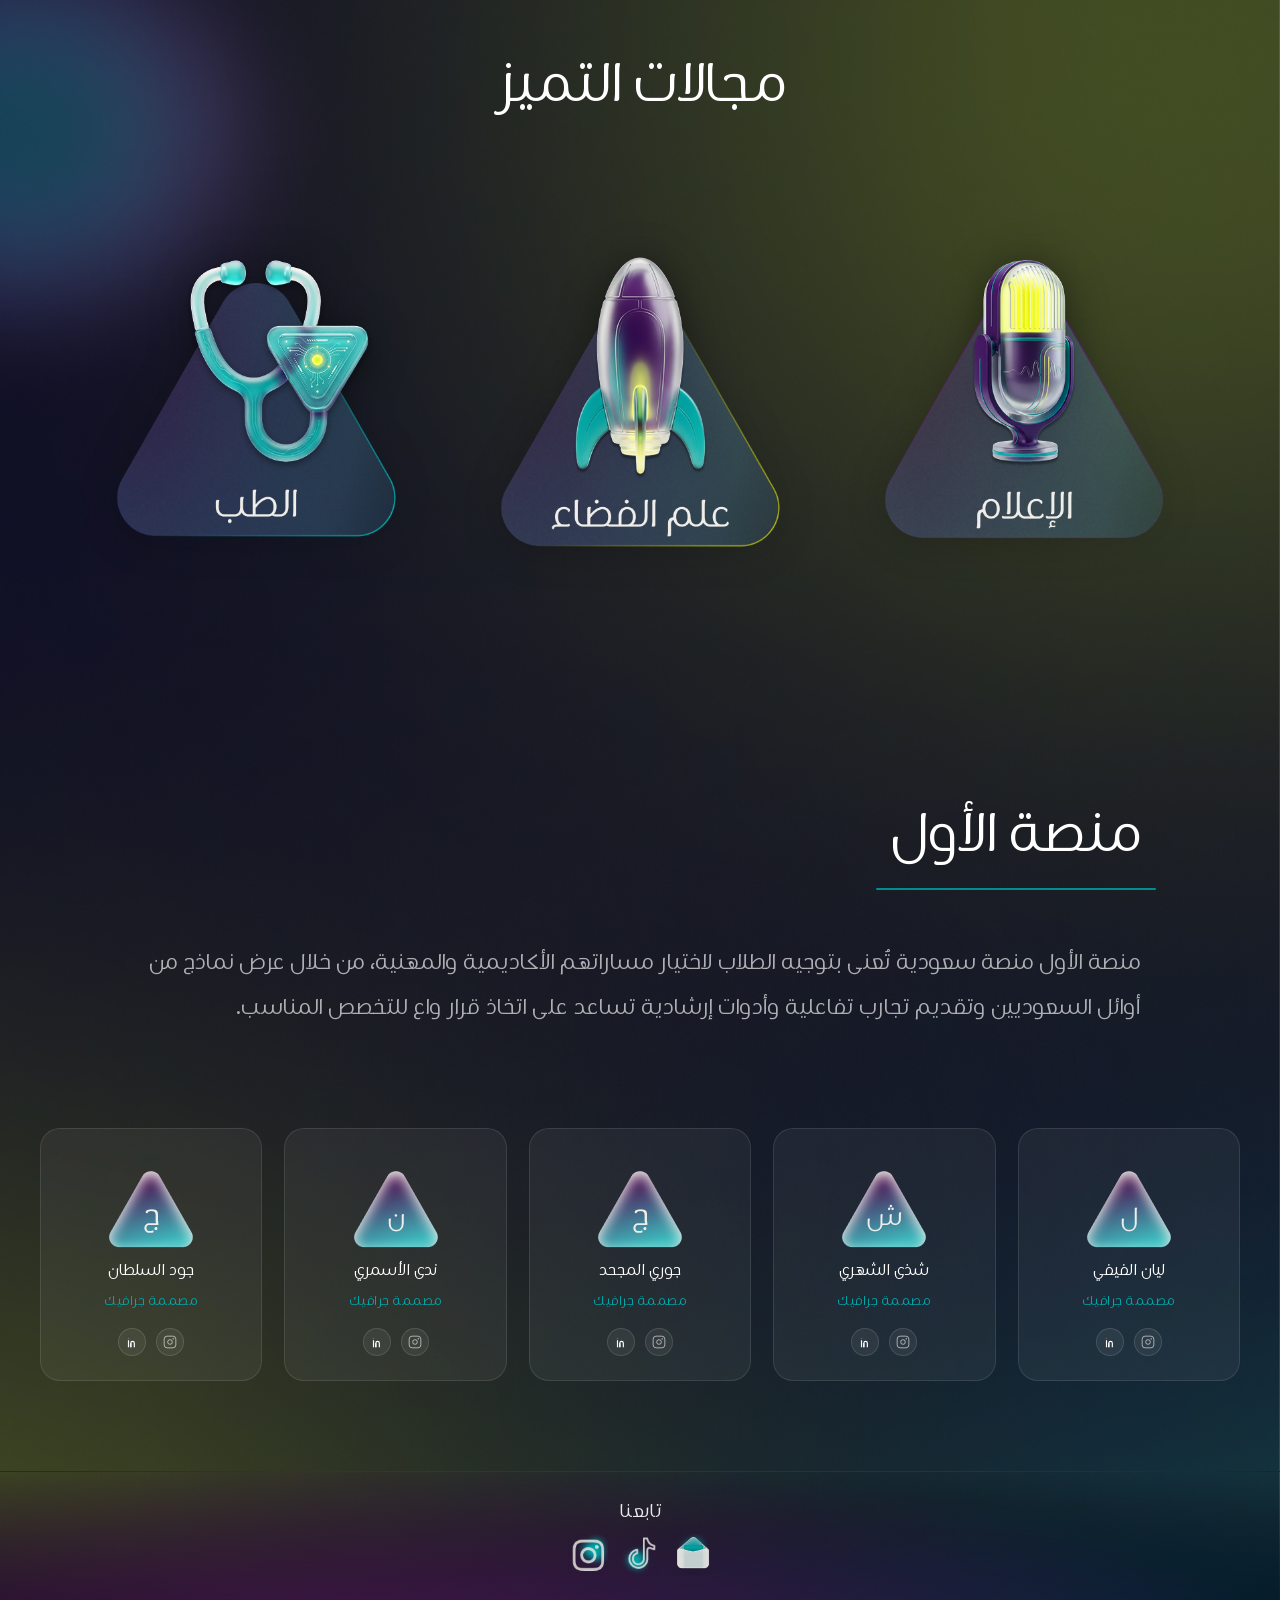
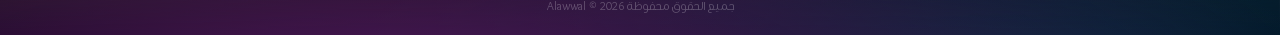
==== commit becd1a0a: "Change all index page - add members acc - add new images" ====
--- a/index.html
+++ b/index.html
@@ -14,19 +14,22 @@
 
 <!-- ══════════ HEADER ══════════ -->
 <header class="hdr" id="hdr">
-  <a href="index.html" class="logo"> <img class="logo-img" src="assets/logo.png" alt="منصة الأول"> </a>
+  <a href="index.html" class="logo"> <img class="logo-img" src="assets/شعار ابيض (1).png" alt="منصة الأول"> </a>
   
   <ul class="nav" id="mainNav">
     <li><a href="index.html">الصفحة الرئيسية</a></li>
     <li><a href="#pioneers-sec">رواد التميز</a></li>
     <li><a href="#fields-sec">المجالات</a></li>
     <li><a href="#team-sec">من نحن</a></li>
+    <li class="mobile-auth"><a href="auth.html" class="btn-login" id="loginBtnMobile">تسجيل الدخول</a></li>
+    <li class="mobile-auth-welcome" id="mobileUserWelcome" style="display:none;"><span>مرحباً <span id="mobileUserName"></span></span> <button class="logout-btn" onclick="logout()">خروج</button></li>
   </ul>
-  <a href="auth.html" class="btn-login">تسجيل الدخول</a>
+  <a href="auth.html" class="btn-login" id="loginBtn">تسجيل الدخول</a>
+  <span class="user-welcome" id="userWelcome" style="display:none;">مرحباً <span id="userName"></span> <button class="logout-btn" onclick="logout()">خروج</button></span>
   <div class="burger" id="burger"><span></span><span></span><span></span></div>
 </header>
 
-<hr>
+ 
 
 <!-- ══════════ HERO ══════════ -->
 <section class="hero" id="home">
@@ -37,32 +40,32 @@
       تقدر تخوض تجربة تساعدك تحدد شغفك، أو تدخل مباشرة وتستكشف المجالات.
     </p>
     <div class="hero-btns">
-      <a href="quiz.html" class="btn-Y">أكتشف شغفك وكن الأول</a>
+      <a href="quiz.html" class="btn-Y">اكتشف شغفك وكن الأول</a>
       <a href="#pioneers-sec" class="btn-T">استكشف الأوائل</a>
     </div>
   </div>
   
 </section>
 
-<hr>
+ 
 
 <!-- ══════════ TICKER MARQUEE ══════════ -->
 <div class="ticker" aria-hidden="true">
   <div class="ticker-track" id="tickerTrack">
     <span class="ticker-text">رحلة التعلم تبدأ معنا</span>
-    <img class="ticker-logo" src="assets/شعار ابيض.png" alt="">
+    <img class="ticker-logo" src="assets/شعار تركوازي.png" alt="">
     <span class="ticker-text">اكتشف شغفك</span>
-    <img class="ticker-logo" src="assets/شعار ابيض.png" alt="">
+    <img class="ticker-logo" src="assets/شعار تركوازي.png" alt="">
     <span class="ticker-text">كن الأول</span>
-    <img class="ticker-logo" src="assets/شعار ابيض.png" alt="">
+    <img class="ticker-logo" src="assets/شعار تركوازي.png" alt="">
     <span class="ticker-text">الأول خيارك الأول</span>
-    <img class="ticker-logo" src="assets/شعار ابيض.png" alt="">
+    <img class="ticker-logo" src="assets/شعار تركوازي.png" alt="">
     <span class="ticker-text">القمة تنتظرك</span>
-    <img class="ticker-logo" src="assets/شعار ابيض.png" alt="">
+    <img class="ticker-logo" src="assets/شعار تركوازي.png" alt="">
   </div>
 </div>
 
-<hr>
+ 
 
 <!-- ══════════ PIONEERS CAROUSEL ══════════ -->
 <section class="sec pioneers-sec" id="pioneers-sec">
@@ -72,27 +75,27 @@
   </div>
 
   <div class="carousel-wrapper">
-    <button class="nav-btn prev" id="prev">&#8250;</button>
+    <button class="nav-btn prev" id="prev"></button>
 
     <div class="carousel">
       <div class="carousel-track" id="carouselTrack">
-
+        
         <div class="item"><img src="assets/مثلث فيصل.png" alt="فيصل القحطاني" loading="lazy"></div>
         <div class="item"><img src="assets/مثلث هيفاء.png" alt="هيفاء المنصور " loading="lazy"></div>
-        <div class="item"><img src="assets/مثلث عبدالله.png" alt="الأمير سلطان" loading="lazy"></div>
-        <div class="item"><img src="assets/مثلث ريانة (1).png" alt="علي القرني" loading="lazy"></div>
-        <div class="item"><img src="assets/مثلث غازي.png" alt="ريانة برناوي" loading="lazy"></div>
-        <div class="item"><img src="assets/مثلث غادة.png" alt="الأمير سلطان" loading="lazy"></div>
-        <div class="item"><img src="assets/مثلث عبدالله.png" alt="علي القرني" loading="lazy"></div>
-        <div class="item"><img src="assets/مثلث احمد.png" alt="ريانة برناوي" loading="lazy"></div>
-      </div>
-    </div>
-
-    <button class="nav-btn next" id="next">&#8249;</button>
-  </div>
-
-</section>
-<hr>
+        <div class="item"><img src="assets/مثلث عبدالله.png" alt="عبدالله " loading="lazy"></div>
+        <div class="item"><img src="assets/مثلث ريانة (1).png" alt="ريانة " loading="lazy"></div>
+        <div class="item"><img src="assets/مثلث غادة.png" alt="غادة " loading="lazy"></div>
+        <div class="item"><img src="assets/مثلث غازي.png" alt="غازي " loading="lazy"></div>
+        <div class="item"><img src="assets/مثلث سالم.png" alt="سالم " loading="lazy"></div>
+        <div class="item"><img src="assets/مثلث احمد.png" alt="أحمد " loading="lazy"></div>
+      </div>
+    </div>
+
+    <button class="nav-btn next" id="next"></button>
+  </div>
+
+</section>
+ 
 <!-- ══════════ FIELDS (مجالات التميز) ══════════ -->
 <section class="sec fields-sec" id="fields-sec">
   <div class="sec-ttl reveal">
@@ -121,63 +124,149 @@
   </div>
 </section>
 
-<hr>
-
-<!-- ══════════ PLATFORM ABOUT ══════════ -->
-<section class="sec platform-sec" id="about-sec">
+
+<!-- ══════════ PLATFORM + TEAM (MERGED) ══════════ -->
+<section class="sec platform-sec team-sec" id="about-sec">
+
+  <!-- PLATFORM -->
   <div class="platform-inner reveal">
     <div class="sec-ttl">
       <h2>منصة الأول</h2>
     </div>
+
     <p>
-      منصة الأول منصة سعودية لتوجيه الطلاب النابغة مسارهم الأكاديمي والمهني والشخصي
-      من خلال نماذج ملهمة من أوائل السعوديين، والتقديم لديهم تجارب تفاعلية وأدوات
-      إرشادية تساعد على اختيار التخصص المناسب
-    </p>
-  </div>
-</section>
-<hr>
-<!-- ══════════ TEAM SECTION ══════════ -->
-<section class="sec team-sec" id="team-sec">
-  <div class="sec-ttl reveal">
-    <h2>فريق الأول</h2>
-  </div>
-
+      منصة الأول منصة سعودية تُعنى بتوجيه الطلاب لاختيار مساراتهم الأكاديمية والمهنية، من خلال عرض نماذج 
+من أوائل السعوديين وتقديم تجارب تفاعلية وأدوات إرشادية تساعد على اتخاذ قرار واع للتخصص المناسب.  </p>
+  </div>
+
+  <!-- TITLE FOR TEAM -->
+  <div class="sec-ttl reveal" style="margin-top:30px; text-align: center;">
+  </div>
+
+  <!-- TEAM GRID -->
   <div class="team-grid">
 
     <div class="team-card reveal" style="transition-delay:.05s">
-      <div class="team-avatar">ج</div>
-      <h3> جوري المجحد </h3>
-      <span> مصممة جرافيك </span>
+      <img class="tri-img" src="assets/ل.png">
+      <h3>ليان الفيفي</h3>
+      <span>مصممة جرافيك</span>
+      <div class="team-social">
+        <a href="#" class="team-icon" aria-label="Instagram">
+          <svg viewBox="0 0 24 24" fill="none">
+            <path d="M7 2h10a5 5 0 0 1 5 5v10a5 5 0 0 1-5 5H7a5 5 0 0 1-5-5V7a5 5 0 0 1 5-5Z" stroke="white"/>
+            <path d="M12 8a4 4 0 1 0 0 8a4 4 0 0 0 0-8Z" stroke="white"/>
+            <circle cx="17.5" cy="6.5" r="1" fill="white"/>
+          </svg>
+        </a>
+
+        <a href="#" class="team-icon" aria-label="LinkedIn">
+          <svg viewBox="0 0 24 24" fill="none">
+            <path d="M6 9v12M6 6.5v.5" stroke="white" stroke-width="2"/>
+            <path d="M10 21v-7a3 3 0 0 1 6 0v7" stroke="white" stroke-width="2"/>
+            <path d="M10 14v7" stroke="white" stroke-width="2"/>
+          </svg>
+        </a>
+      </div>
     </div>
 
     <div class="team-card reveal" style="transition-delay:.1s">
-      <div class="team-avatar">ش</div>
-      <h3>شذى الشهري  </h3>
-      <span>مصممة جرافيك </span>
+      <img class="tri-img" src="assets/ش.png">
+      <h3>شذى الشهري</h3>
+      <span>مصممة جرافيك</span>
+      <div class="team-social">
+        <a href="#" class="team-icon" aria-label="Instagram">
+          <svg viewBox="0 0 24 24" fill="none">
+            <path d="M7 2h10a5 5 0 0 1 5 5v10a5 5 0 0 1-5 5H7a5 5 0 0 1-5-5V7a5 5 0 0 1 5-5Z" stroke="white"/>
+            <path d="M12 8a4 4 0 1 0 0 8a4 4 0 0 0 0-8Z" stroke="white"/>
+            <circle cx="17.5" cy="6.5" r="1" fill="white"/>
+          </svg>
+        </a>
+
+        <a href="https://www.linkedin.com/in/shatha2000s?utm_source=share_via&utm_content=profile&utm_medium=member_ios" class="team-icon" aria-label="LinkedIn">
+          <svg viewBox="0 0 24 24" fill="none">
+            <path d="M6 9v12M6 6.5v.5" stroke="white" stroke-width="2"/>
+            <path d="M10 21v-7a3 3 0 0 1 6 0v7" stroke="white" stroke-width="2"/>
+            <path d="M10 14v7" stroke="white" stroke-width="2"/>
+          </svg>
+        </a>
+      </div>
     </div>
 
     <div class="team-card reveal" style="transition-delay:.15s">
-      <div class="team-avatar">ل</div>
-      <h3>ليان الفيفي </h3>
-      <span>مصممة جرافيك </span>
+      <img class="tri-img" src="assets/ج.png">
+      <h3>جوري المجحد</h3>
+      <span>مصممة جرافيك</span>
+      <div class="team-social">
+        <a href="#" class="team-icon" aria-label="Instagram">
+          <svg viewBox="0 0 24 24" fill="none">
+            <path d="M7 2h10a5 5 0 0 1 5 5v10a5 5 0 0 1-5 5H7a5 5 0 0 1-5-5V7a5 5 0 0 1 5-5Z" stroke="white"/>
+            <path d="M12 8a4 4 0 1 0 0 8a4 4 0 0 0 0-8Z" stroke="white"/>
+            <circle cx="17.5" cy="6.5" r="1" fill="white"/>
+          </svg>
+        </a>
+
+        <a href="#" class="team-icon" aria-label="LinkedIn">
+          <svg viewBox="0 0 24 24" fill="none">
+            <path d="M6 9v12M6 6.5v.5" stroke="white" stroke-width="2"/>
+            <path d="M10 21v-7a3 3 0 0 1 6 0v7" stroke="white" stroke-width="2"/>
+            <path d="M10 14v7" stroke="white" stroke-width="2"/>
+          </svg>
+        </a>
+      </div>
     </div>
 
     <div class="team-card reveal" style="transition-delay:.2s">
-      <div class="team-avatar">ن</div>
-      <h3>ندى الأسمري  </h3>
-      <span> مصممة جرافيك </span>
-    </div>
-
-    <div class="team-card reveal" style="transition-delay:.2s">
-      <div class="team-avatar">ن</div>
-      <h3> جود السلطان</h3>
-      <span>مصممة جرافيك  </span>
-    </div>
-
-  </div>
-</section>
-<hr>
+      <img class="tri-img" src="assets/ن.png">
+      <h3>ندى الأسمري</h3>
+      <span>مصممة جرافيك</span>
+      <div class="team-social">
+        <a href="https://www.instagram.com/nada_art13?igsh=dDh0MHZicjMycW1n&utm_source=qr
+" class="team-icon" aria-label="Instagram">
+          <svg viewBox="0 0 24 24" fill="none">
+            <path d="M7 2h10a5 5 0 0 1 5 5v10a5 5 0 0 1-5 5H7a5 5 0 0 1-5-5V7a5 5 0 0 1 5-5Z" stroke="white"/>
+            <path d="M12 8a4 4 0 1 0 0 8a4 4 0 0 0 0-8Z" stroke="white"/>
+            <circle cx="17.5" cy="6.5" r="1" fill="white"/>
+          </svg>
+        </a>
+
+        <a href="https://www.linkedin.com/in/nada-alasmary-8b2a6b21a" class="team-icon" aria-label="LinkedIn">
+          <svg viewBox="0 0 24 24" fill="none">
+            <path d="M6 9v12M6 6.5v.5" stroke="white" stroke-width="2"/>
+            <path d="M10 21v-7a3 3 0 0 1 6 0v7" stroke="white" stroke-width="2"/>
+            <path d="M10 14v7" stroke="white" stroke-width="2"/>
+          </svg>
+        </a>
+      </div>
+    </div>
+
+    <div class="team-card reveal" style="transition-delay:.25s">
+      <img class="tri-img" src="assets/ج.png">
+      <h3>جود السلطان</h3>
+      <span>مصممة جرافيك</span>
+      <div class="team-social">
+        <a href="#" class="team-icon" aria-label="Instagram">
+          <svg viewBox="0 0 24 24" fill="none">
+            <path d="M7 2h10a5 5 0 0 1 5 5v10a5 5 0 0 1-5 5H7a5 5 0 0 1-5-5V7a5 5 0 0 1 5-5Z" stroke="white"/>
+            <path d="M12 8a4 4 0 1 0 0 8a4 4 0 0 0 0-8Z" stroke="white"/>
+            <circle cx="17.5" cy="6.5" r="1" fill="white"/>
+          </svg>
+        </a>
+
+        <a href="#" class="team-icon" aria-label="LinkedIn">
+          <svg viewBox="0 0 24 24" fill="none">
+            <path d="M6 9v12M6 6.5v.5" stroke="white" stroke-width="2"/>
+            <path d="M10 21v-7a3 3 0 0 1 6 0v7" stroke="white" stroke-width="2"/>
+            <path d="M10 14v7" stroke="white" stroke-width="2"/>
+          </svg>
+        </a>
+      </div>
+    </div>
+
+  </div>
+
+</section>
+
+ 
 <!-- ══════════ FOOTER ══════════ -->
 <footer class="footer">
   <div class="footer-inner">
@@ -186,49 +275,20 @@
 
     <div class="footer-socials">
 
-      <!-- Instagram -->
-      <a href="https://www.instagram.com/1alawal.sa?igsh=a3ZuaTF3bDF0ZXcw" class="soc-link" title="Instagram" aria-label="Instagram">
-        <svg width="22" height="22" viewBox="0 0 24 24" fill="none" stroke="url(#ig)" stroke-width="1.8" stroke-linecap="round" stroke-linejoin="round">
-          <defs>
-            <linearGradient id="ig" x1="0%" y1="0%" x2="100%" y2="100%">
-              <stop offset="0%" stop-color="#00a8aa"/>
-              <stop offset="100%" stop-color="#c084fc"/>
-            </linearGradient>
-          </defs>
-          <rect x="2" y="2" width="20" height="20" rx="5"/>
-          <circle cx="12" cy="12" r="4"/>
-          <circle cx="17.5" cy="6.5" r="1" fill="url(#ig)" stroke="none"/>
-        </svg>
-      </a>
-
-      <!-- TikTok -->
-      <a href="#" class="soc-link" title="TikTok" aria-label="TikTok">
-        <svg width="22" height="22" viewBox="0 0 24 24" fill="url(#tt)">
-          <defs>
-            <linearGradient id="tt" x1="0%" y1="0%" x2="100%" y2="100%">
-              <stop offset="0%" stop-color="#00a8aa"/>
-              <stop offset="100%" stop-color="#c084fc"/>
-            </linearGradient>
-          </defs>
-          <path d="M19.59 6.69a4.83 4.83 0 01-3.77-4.25V2h-3.45v13.67a2.89 2.89 0 01-2.88 2.5 2.89 2.89 0 01-2.89-2.89 2.89 2.89 0 012.89-2.89c.28 0 .54.04.79.1V9.01a6.34 6.34 0 00-.79-.05 6.34 6.34 0 00-6.34 6.34 6.34 6.34 0 006.34 6.34 6.34 6.34 0 006.34-6.34V8.53a8.15 8.15 0 004.77 1.53V6.6a4.85 4.85 0 01-1-.09z"/>
-        </svg>
-      </a>
-
-      <!-- Email -->
-      <a href="alawal.l2026@gmail.com" class="soc-link" title="البريد الإلكتروني" aria-label="Email">
-        <svg width="22" height="22" viewBox="0 0 24 24" fill="none" stroke="url(#em)" stroke-width="1.8" stroke-linecap="round" stroke-linejoin="round">
-          <defs>
-            <linearGradient id="em" x1="0%" y1="0%" x2="100%" y2="100%">
-              <stop offset="0%" stop-color="#00a8aa"/>
-              <stop offset="100%" stop-color="#c084fc"/>
-            </linearGradient>
-          </defs>
-          <rect x="2" y="4" width="20" height="16" rx="2"/>
-          <path d="m22 7-8.97 5.7a1.94 1.94 0 0 1-2.06 0L2 7"/>
-        </svg>
-      </a>
-
-    </div>
+      <a href="mailto:alawal.l2026@gmail.com" class="soc-link" title="Email" aria-label="Email">
+    <img src="assets/ايميل.png" class="soc-img">
+  </a>
+
+  <a href="https://www.tiktok.com/@1alawal.sa" class="soc-link" title="TikTok" aria-label="TikTok">
+    <img src="assets/تيك.png" class="soc-img">
+  </a>
+  
+  <a href="https://www.instagram.com/1alawal.sa?igsh=a3ZuaTF3bDF0ZXcw" class="soc-link" title="Instagram" aria-label="Instagram">
+    <img src="assets/انستا.png" class="soc-img">
+  </a>
+
+
+</div>
 
     <div class="footer-copy">جميع الحقوق محفوظة Alawwal &copy; 2026</div>
   </div>
@@ -236,4 +296,4 @@
 
 <script src="script.js"></script>
 </body>
-</html>
+</html>
--- a/styles.css
+++ b/styles.css
@@ -1,5 +1,5 @@
 /* ============================================================
-   منصة الأول v2 — Dark Theme (matching mockup)
+   منصة الأول v3 
    ============================================================ */
 @font-face {
   font-family: 'Sukar';
@@ -76,13 +76,12 @@
 .logo{
   display:flex;
   align-items:center;
-  gap:5px;
   flex-shrink:0;
-  padding:0 28px;
+  padding:0 30px;
   margin-right:100px; /* يزيد المسافة من اليمين → يدفه يسار */
 }
 
-.logo-img{height:110px;width:auto;mix-blend-mode:screen;}
+.logo-img{height:40px;width:auto;mix-blend-mode:screen;}
 
 
 /* Nav */
@@ -108,6 +107,37 @@
 }
 .btn-login:hover{background:var(--T);color:#fff;}
 
+/* User welcome */
+.user-welcome{
+  display:flex;align-items:center;
+  font-size:.9rem;font-weight:600;padding:0 22px;
+  border-radius:var(--r50);flex-shrink:0;
+  margin:14px 28px;
+  margin-left: 100px;
+  color: var(--Y);
+}
+.user-welcome span{color:#fff;margin-right:4px;}
+.logout-btn{
+  background:transparent;
+  border:1px solid rgba(255,255,255,.3);
+  color:rgba(255,255,255,.7);
+  font-size:.75rem;
+  padding:4px 12px;
+  border-radius:20px;
+  margin-right:10px;
+  cursor:pointer;
+  transition:var(--tr);
+}
+.logout-btn:hover{
+  background:rgba(255,255,255,.1);
+  border-color:rgba(255,255,255,.5);
+  color:#fff;
+}
+
+/* Mobile auth buttons - hidden by default */
+.mobile-auth{display:none;}
+.mobile-auth-welcome{display:none;}
+
 /* Hamburger */
 .burger{display:none;flex-direction:column;gap:5px;cursor:pointer;z-index:1001;}
 .burger span{width:24px;height:2.5px;background:#fff;border-radius:2px;transition:var(--tr);}
@@ -140,18 +170,19 @@
   -webkit-background-clip:text;-webkit-text-fill-color:transparent;background-clip:text;
 }
 .hero p{
-  font-size:1rem;color:rgba(255,255,255,.62);line-height:1.85;
+  font-size:1.1rem;color:rgba(255,255,255,.62);line-height:1.85;
   margin-bottom:36px;max-width:540px;margin-left:auto;margin-right:auto;
 }
 .hero-btns{display:flex;gap:14px;justify-content:center;flex-wrap:wrap;}
 
 .btn-Y{ /* white → yellow gradient fill */
   display:inline-block;
-  padding:13px 32px;
+  padding:18px 40px;
+  min-width:220px;
   border-radius:var(--r50);
-  background:linear-gradient(90deg, #ffffff 0%, var(--Y) 100%);
+  background:linear-gradient(90deg, #c1bcbc 0%, var(--Y) 100%);
   color:var(--P);
-  font-weight:700;
+  font-weight:800;
   font-size:.97rem;
   box-shadow:0 5px 22px rgba(191, 194, 51, 0.35);
   transition:var(--tr);
@@ -160,14 +191,22 @@
 .btn-Y:hover{transform:translateY(-3px);box-shadow:0 10px 32px rgba(240,246,0,.55);}
 
 .btn-T{ /* gradient border teal → white + white text */
-  display:inline-block;padding:13px 32px;border-radius:var(--r50);
-  background:transparent;color:#fff;font-weight:700;font-size:.97rem;
+  display:inline-block;
+  padding:18px 30px;
+  border-radius:var(--r50);
+  background:transparent;
+  color:#fff;
+  font-weight:700;
+  font-size:.97rem;
   border:none;position:relative;transition:var(--tr);
 }
 .btn-T::before{
-  content:'';position:absolute;inset:0;border-radius:var(--r50);
-  padding:2px;
-  background:linear-gradient(90deg, var(--T) 0%, #ffffff 100%);
+  content:'';
+  position:absolute;
+  inset:0;
+  border-radius:var(--r50);
+  padding:1.5px;
+  background:linear-gradient(90deg,  #ffffff 0%, var(--Y) 100%);
   -webkit-mask:linear-gradient(#fff 0 0) content-box, linear-gradient(#fff 0 0);
   -webkit-mask-composite:destination-out;
   mask:linear-gradient(#fff 0 0) content-box, linear-gradient(#fff 0 0);
@@ -197,24 +236,35 @@
 
 /* ════════════════════ TICKER / MARQUEE ════════════════════ */
 .ticker{
-  background:rgba(0,0,0,.35);
-  border-top: 1px solid rgba(255,255,255,.08);
+
+  background-image:url("assets/خلفية شريط العبارات.png");
+  background-size:cover;      /* يغطي كامل الشريط */
+  background-position:center; /* توسيط الصورة */
+  background-repeat:no-repeat;
+
+  border-top:1px solid rgba(255,255,255,.08);
   border-bottom:1px solid rgba(255,255,255,.08);
-  padding:15px 0;overflow:hidden;white-space:nowrap;
-  direction:ltr; /* يجعل الـ overflow يكون من اليمين → لا فراغ */
-}
+
+  padding:15px 0;
+  overflow:hidden;
+  white-space:nowrap;
+  direction:ltr;
+}
+
 .ticker-track{
   display:flex;
+  align-items:center; /* توسيط الكل بنفس السطر */
+  gap:2px;
   direction:ltr;
   animation:marqueeRTL 28s linear infinite;
   will-change:transform;
 }
 .ticker-text{
-  font-weight:700;font-size:.9rem;color:#fff;
+  font-weight:700;font-size:1rem;color:#fff;
   white-space:nowrap;flex-shrink:0;
 }
 .ticker-logo{
-  height:22px;width:auto;
+  height:40px;width:auto;
   mix-blend-mode:screen;opacity:.9;
   flex-shrink:0;
   margin:0 28px; /* مسافة متساوية من اليمين واليسار */
@@ -223,10 +273,12 @@
 
 
 /* ════════════════════ SECTION BASE ════════════════════ */
-.sec{padding:75px 5%;}
+.sec{
+margin-top: 90px;}
+
 .sec-ttl{text-align:center;margin-bottom:52px;}
 .sec-ttl h2{
-  font-size:clamp(1.7rem,3.5vw,2.6rem);font-weight:900;color:#fff;
+  font-size:clamp(3.5rem,3.5vw,2.6rem);font-weight:900;color:#fff;
   display:inline-block;position:relative;margin-bottom:8px;
 }
 .sec-ttl h2::after{
@@ -241,7 +293,6 @@
 /* ════════════════════ FIELDS (مجالات) ════════════════════ */
 .fields-sec{
   background: url('assets/خلفية المجالات.jpg') center/cover no-repeat;
-  padding: 60px 5% 70px;
 }
 
 /* المجالات.png خلفية للـ row كاملاً — الكروت تتوزع فوقها */
@@ -249,7 +300,7 @@
   display:flex;
   justify-content:space-around;
   align-items:center;
-  max-width:1140px;
+  max-width:2000px;
   margin:0 auto;
   padding: 72px 5% 52px;
   gap:0;
@@ -282,21 +333,43 @@
 }
 
 /* ════════════════════ PLATFORM ABOUT ════════════════════ */
-.platform-sec{
-  background:transparent;
+.platform-inner{
+  max-width:1000px;
+  margin:0 auto;
+  text-align:right;
+  direction:rtl;
+}
+
+.platform-sec .sec-ttl{
+  text-align:right;
+   padding-top: 15px;
+}
+
+.platform-sec .sec-ttl h2{
+  color:#fff;
+  display:inline-block;
   position:relative;
-}
-.platform-inner{max-width:700px;margin:0 auto;text-align:center;}
-.platform-sec .sec-ttl h2{color:#fff;}
-.platform-sec .sec-ttl h2::after{display:none;}
+  padding-bottom:10px;
+}
+
+/* الخط تحت العنوان */
+.platform-sec .sec-ttl h2::after{
+  position:absolute;
+  width:280px;
+  height:2px;
+  background:rgba(0,168,170,.8);
+  border-radius:2px;
+}
+
 .platform-sec p{
-  color:rgba(255,255,255,.65);font-size:1rem;line-height:1.95;
+  color:rgba(255,255,255,.65);
+  font-size:1.4rem;
+  line-height:2;
+  text-align:right;
 }
 
 /* ════════════════════ TEAM SECTION ════════════════════ */
-.team-sec{
-  padding:75px 5%;
-}
+
 .team-grid{
   display:grid;
   grid-template-columns:repeat(5,1fr);
@@ -348,6 +421,35 @@
 }
 @media(max-width:640px){
   .team-grid{grid-template-columns:repeat(2,1fr);}
+}
+
+.team-social{
+  display:flex;
+  gap:10px;
+  margin-top:6px;
+}
+
+.team-icon{
+  width:28px;
+  height:28px;
+  display:flex;
+  align-items:center;
+  justify-content:center;
+  border-radius:50%;
+  background:rgba(255,255,255,.06);
+  border:1px solid rgba(255,255,255,.12);
+  transition:.3s ease;
+}
+
+.team-icon svg{
+  width:14px;
+  height:14px;
+}
+
+.team-icon:hover{
+  transform:translateY(-3px);
+  border-color:rgba(0,168,170,.6);
+  background:rgba(0,168,170,.12);
 }
 
 /* ════════════════════ FOOTER ════════════════════ */
@@ -360,6 +462,7 @@
   border-top:1px solid rgba(255,255,255,.06);
   position:relative;
   z-index:2;
+  margin-top: 90px;
 }
 .footer-inner{
   max-width:1100px;margin:0 auto;
@@ -367,15 +470,13 @@
   text-align:center;
 }
 .footer-follow{
-  font-size:.82rem;font-weight:600;
-  color:rgba(255,255,255,.5);
+  font-size:1.2rem;font-weight:600;
+  color:rgba(255, 255, 255, 0.904);
   letter-spacing:.4px;
 }
 .footer-socials{display:flex;gap:12px;align-items:center;}
 .soc-link{
-  width:36px;height:36px;border-radius:50%;
-  background:rgba(255,255,255,.05);
-  border:1px solid rgba(255,255,255,.1);
+  width:40px;height:36px;border-radius:50%;
   display:flex;align-items:center;justify-content:center;
   transition:var(--tr);
 }
@@ -386,7 +487,10 @@
   transform:translateY(-3px);
   box-shadow:0 4px 14px rgba(0,168,170,.2);
 }
-.footer-copy{color:rgba(255,255,255,.25);font-size:.75rem;}
+.footer-copy{
+  margin-top: 10px;
+  color:rgba(255,255,255,.25);
+  font-size:.75rem;}
 
 /* ════════════════════ ANIMATION SECTION ════════════════════ */
 .anim-sec{
@@ -800,6 +904,11 @@
   .logo{border-left:none;padding:0;}
   .nav{display:none;position:static;transform:none;border:none;height:auto;padding:0;}
   .btn-login{display:none;}
+  .user-welcome{display:none;}
+  .mobile-auth{display:block !important;}
+  .mobile-auth-welcome{display:flex !important;align-items:center;gap:10px;margin-top:15px;}
+  .mobile-auth-welcome span{color:#fff;font-size:.9rem;}
+  .mobile-auth-welcome .logout-btn{margin-right:10px;}
   .burger{display:flex;}
   .nav.open{
     display:flex;flex-direction:column;position:fixed;inset:0;
@@ -864,7 +973,7 @@
 /* الصور أكبر */
 .item img{
   width:100%;
-  height:340px;
+  height:400px;
   object-fit:contain;
   object-position:top;
   display:block;
@@ -882,33 +991,45 @@
 /* ━━━ الأسهم ━━━ */
 .nav-btn{
   position:absolute;
-  top:42%;
+  top:30%;
   transform:translateY(-50%);
-  width:58px;
-  height:58px;
-  border-radius:50%;
-  border:1px solid rgba(255,255,255,.25);
-  background:rgba(255,255,255,.08);
-  color:#fff;
-  font-size:24px;
+
+  width:72px;
+  height:72px;
+
+  border:none;
+  background-color:transparent;
+
   cursor:pointer;
+
   display:flex;
   align-items:center;
   justify-content:center;
+
   z-index:10;
-  transition:all .3s ease;
-  backdrop-filter: blur(6px);
-}
-
+  transition:transform .3s ease;
+
+  background-size:contain;
+  background-position:center;
+  background-repeat:no-repeat;
+}
+
+/* hover */
 .nav-btn:hover{
-  background:var(--T);
-  border-color:var(--T);
   transform:translateY(-50%) scale(1.08);
 }
 
-/* مواقع الأسهم */
-.nav-btn.prev{ right:calc(50% + 520px); }
-.nav-btn.next{ left:calc(50% + 520px); }
+/* سهم اليمين */
+.nav-btn.next{
+  left:calc(50% + 560px);
+  background-image:url("assets/يمين.png");
+}
+
+/* سهم اليسار */
+.nav-btn.prev{
+  right:calc(50% + 560px);
+  background-image:url("assets/يسار.png");
+}
 
 /* ════════════════════ RESPONSIVE ════════════════════ */
 
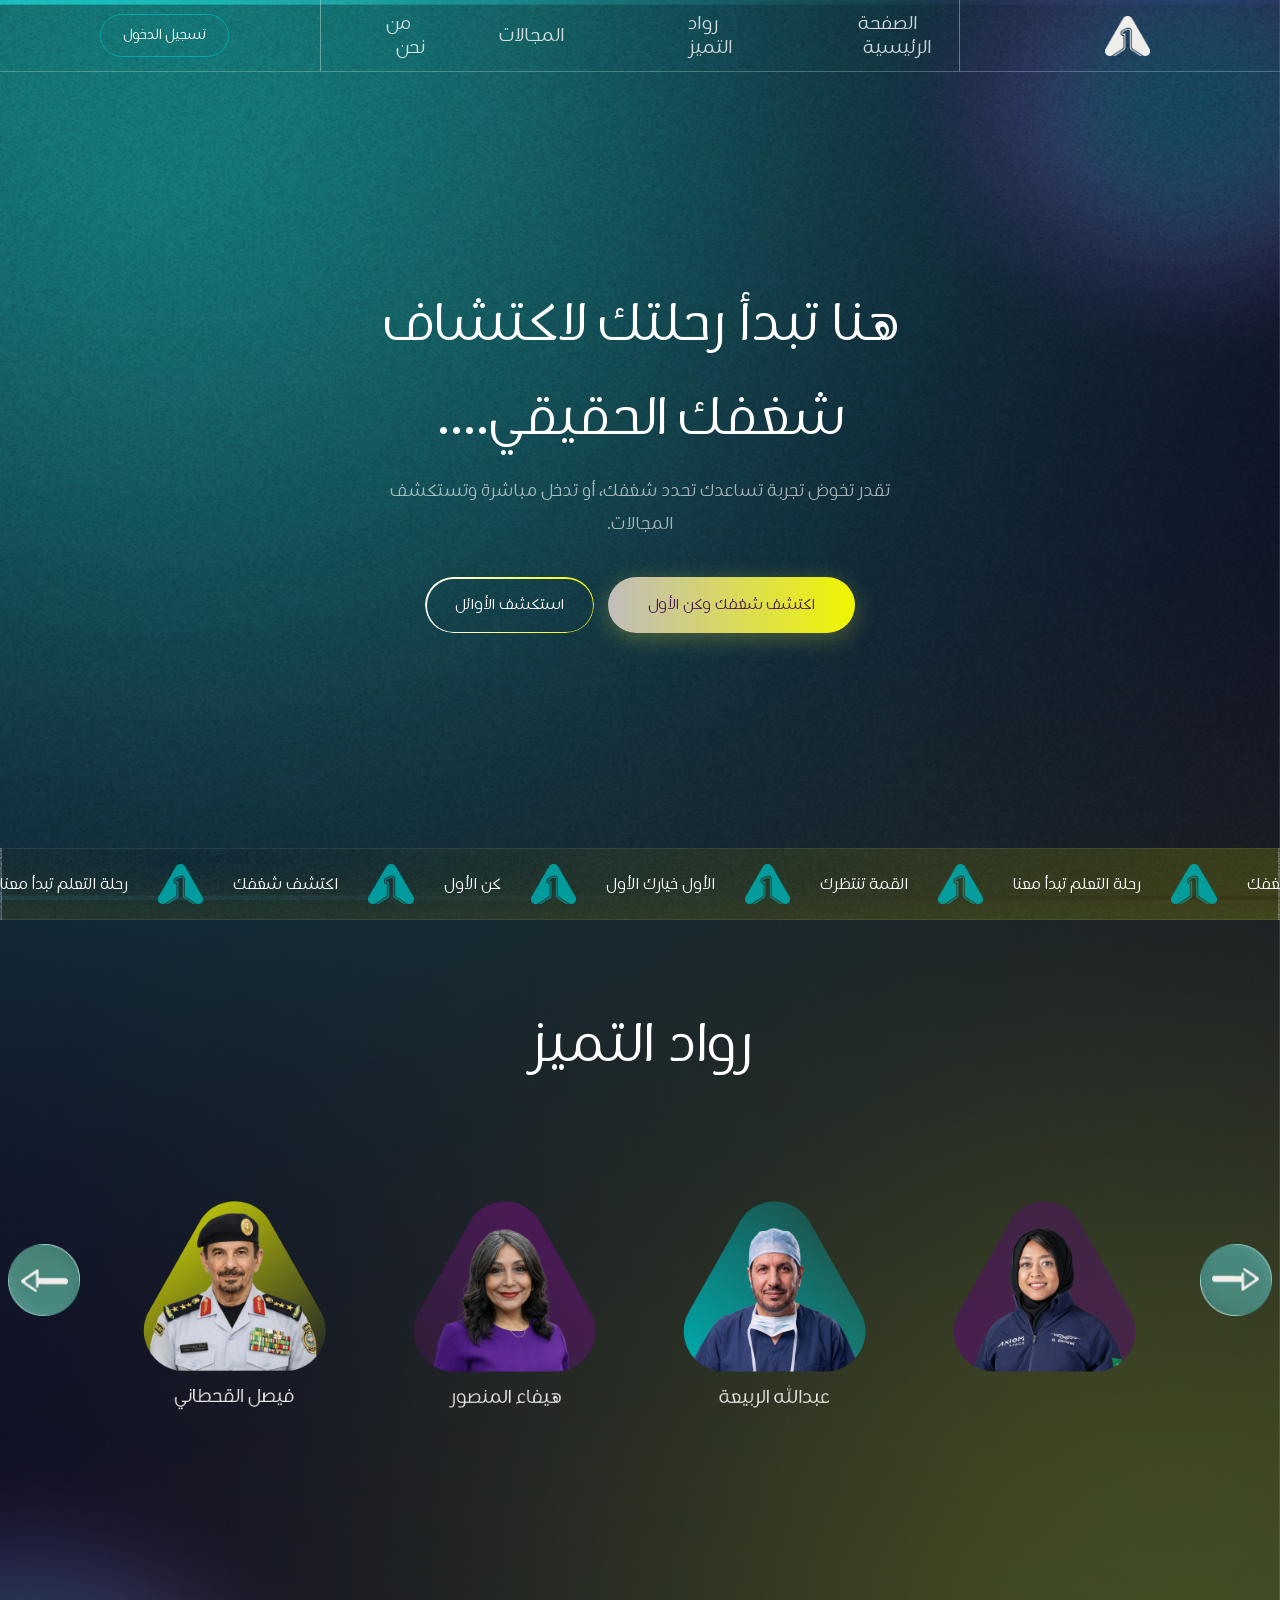
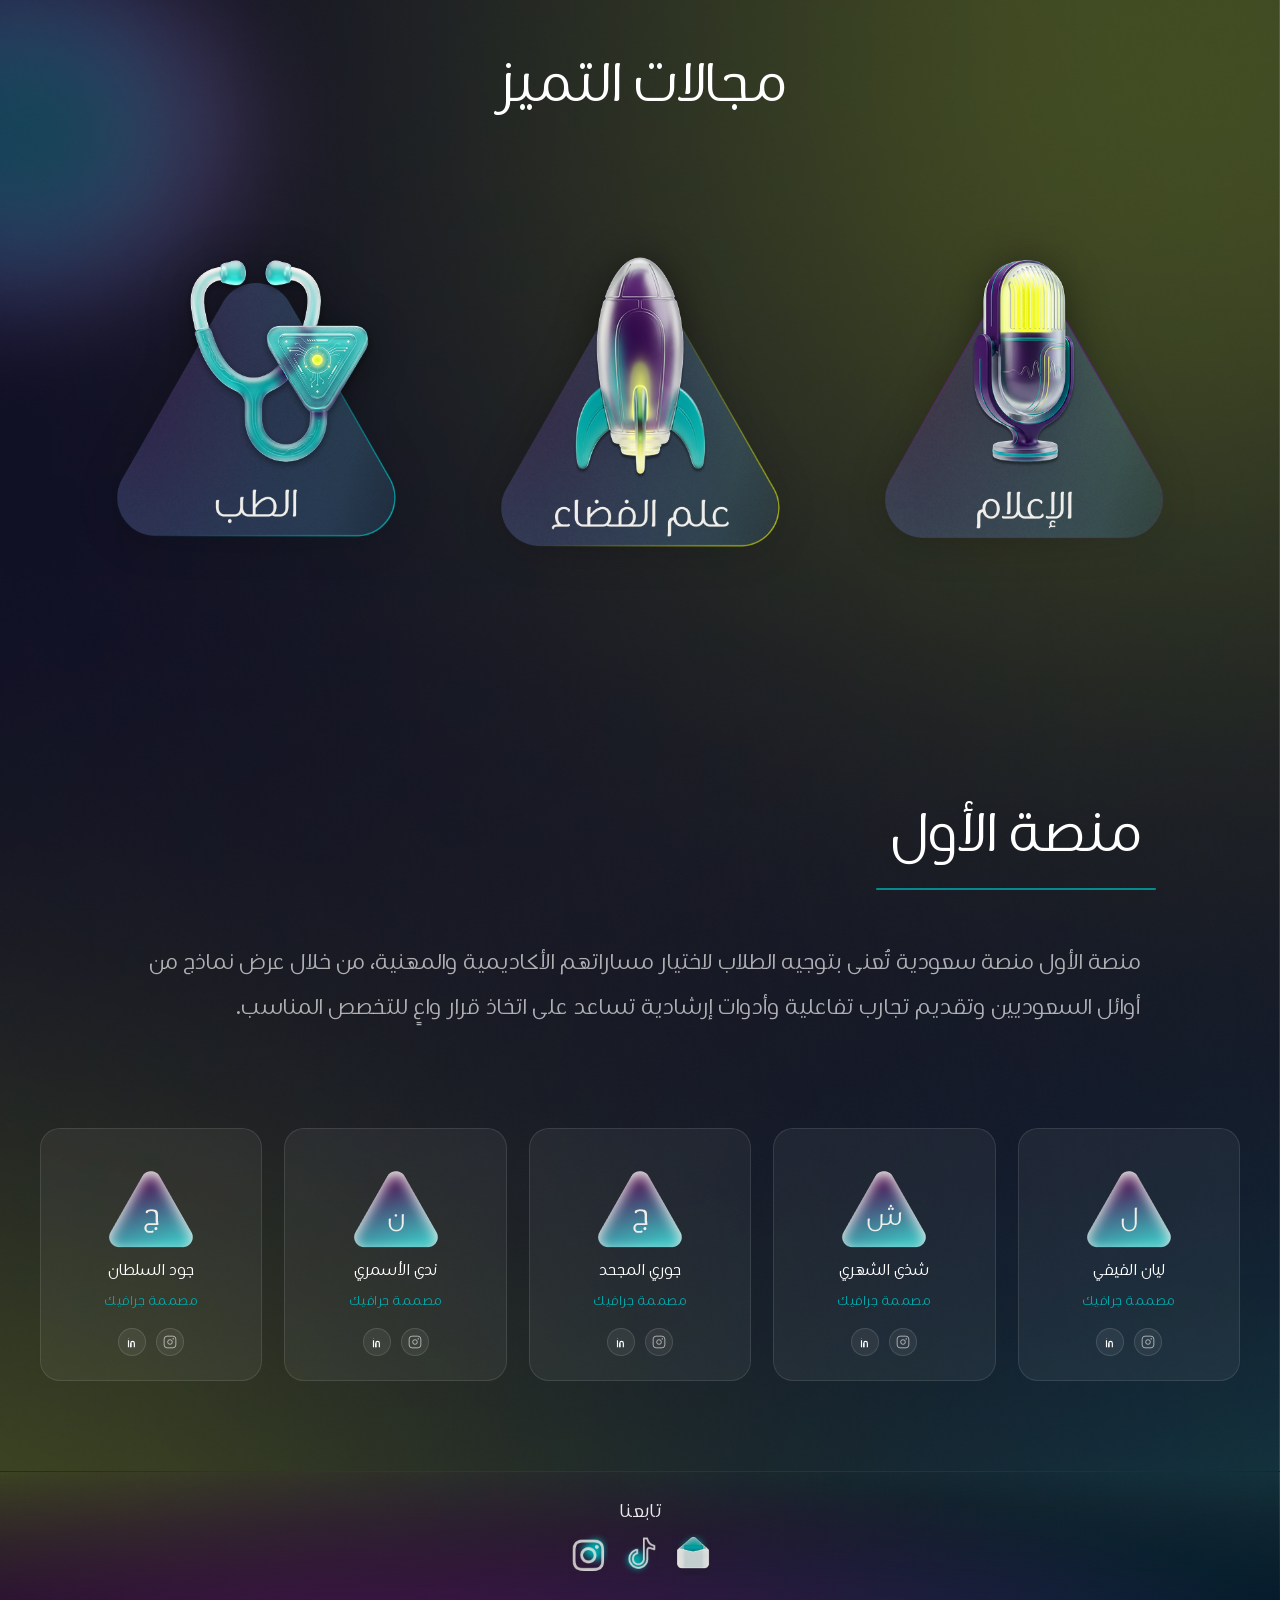
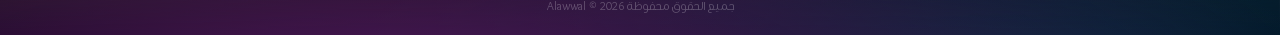
==== commit a564feec: "Modify Quiz - pioneers pages" ====
--- a/index.html
+++ b/index.html
@@ -83,7 +83,7 @@
         <div class="item"><img src="assets/مثلث فيصل.png" alt="فيصل القحطاني" loading="lazy"></div>
         <div class="item"><img src="assets/مثلث هيفاء.png" alt="هيفاء المنصور " loading="lazy"></div>
         <div class="item"><img src="assets/مثلث عبدالله.png" alt="عبدالله " loading="lazy"></div>
-        <div class="item"><img src="assets/مثلث ريانة (1).png" alt="ريانة " loading="lazy"></div>
+        <div class="item"><img src="assets/ريانة برناوي.png" alt="ريانة " loading="lazy"></div>
         <div class="item"><img src="assets/مثلث غادة.png" alt="غادة " loading="lazy"></div>
         <div class="item"><img src="assets/مثلث غازي.png" alt="غازي " loading="lazy"></div>
         <div class="item"><img src="assets/مثلث سالم.png" alt="سالم " loading="lazy"></div>
@@ -136,7 +136,7 @@
 
     <p>
       منصة الأول منصة سعودية تُعنى بتوجيه الطلاب لاختيار مساراتهم الأكاديمية والمهنية، من خلال عرض نماذج 
-من أوائل السعوديين وتقديم تجارب تفاعلية وأدوات إرشادية تساعد على اتخاذ قرار واع للتخصص المناسب.  </p>
+من أوائل السعوديين وتقديم تجارب تفاعلية وأدوات إرشادية تساعد على اتخاذ قرار واعٍ للتخصص المناسب.  </p>
   </div>
 
   <!-- TITLE FOR TEAM -->
--- a/styles.css
+++ b/styles.css
@@ -530,7 +530,11 @@
   min-height:100vh;
   background:transparent;
   display:flex;align-items:center;justify-content:center;
-  padding:100px 20px 60px;
+  padding:10px 20px 60px;
+  background-image: url(assets/خلفية\ \ \(1\).png);
+  background-size: cover;
+  background-position:center;
+  background-repeat:no-repeat;
 }
 .quiz-wrap{
   max-width:1100px;width:100%;
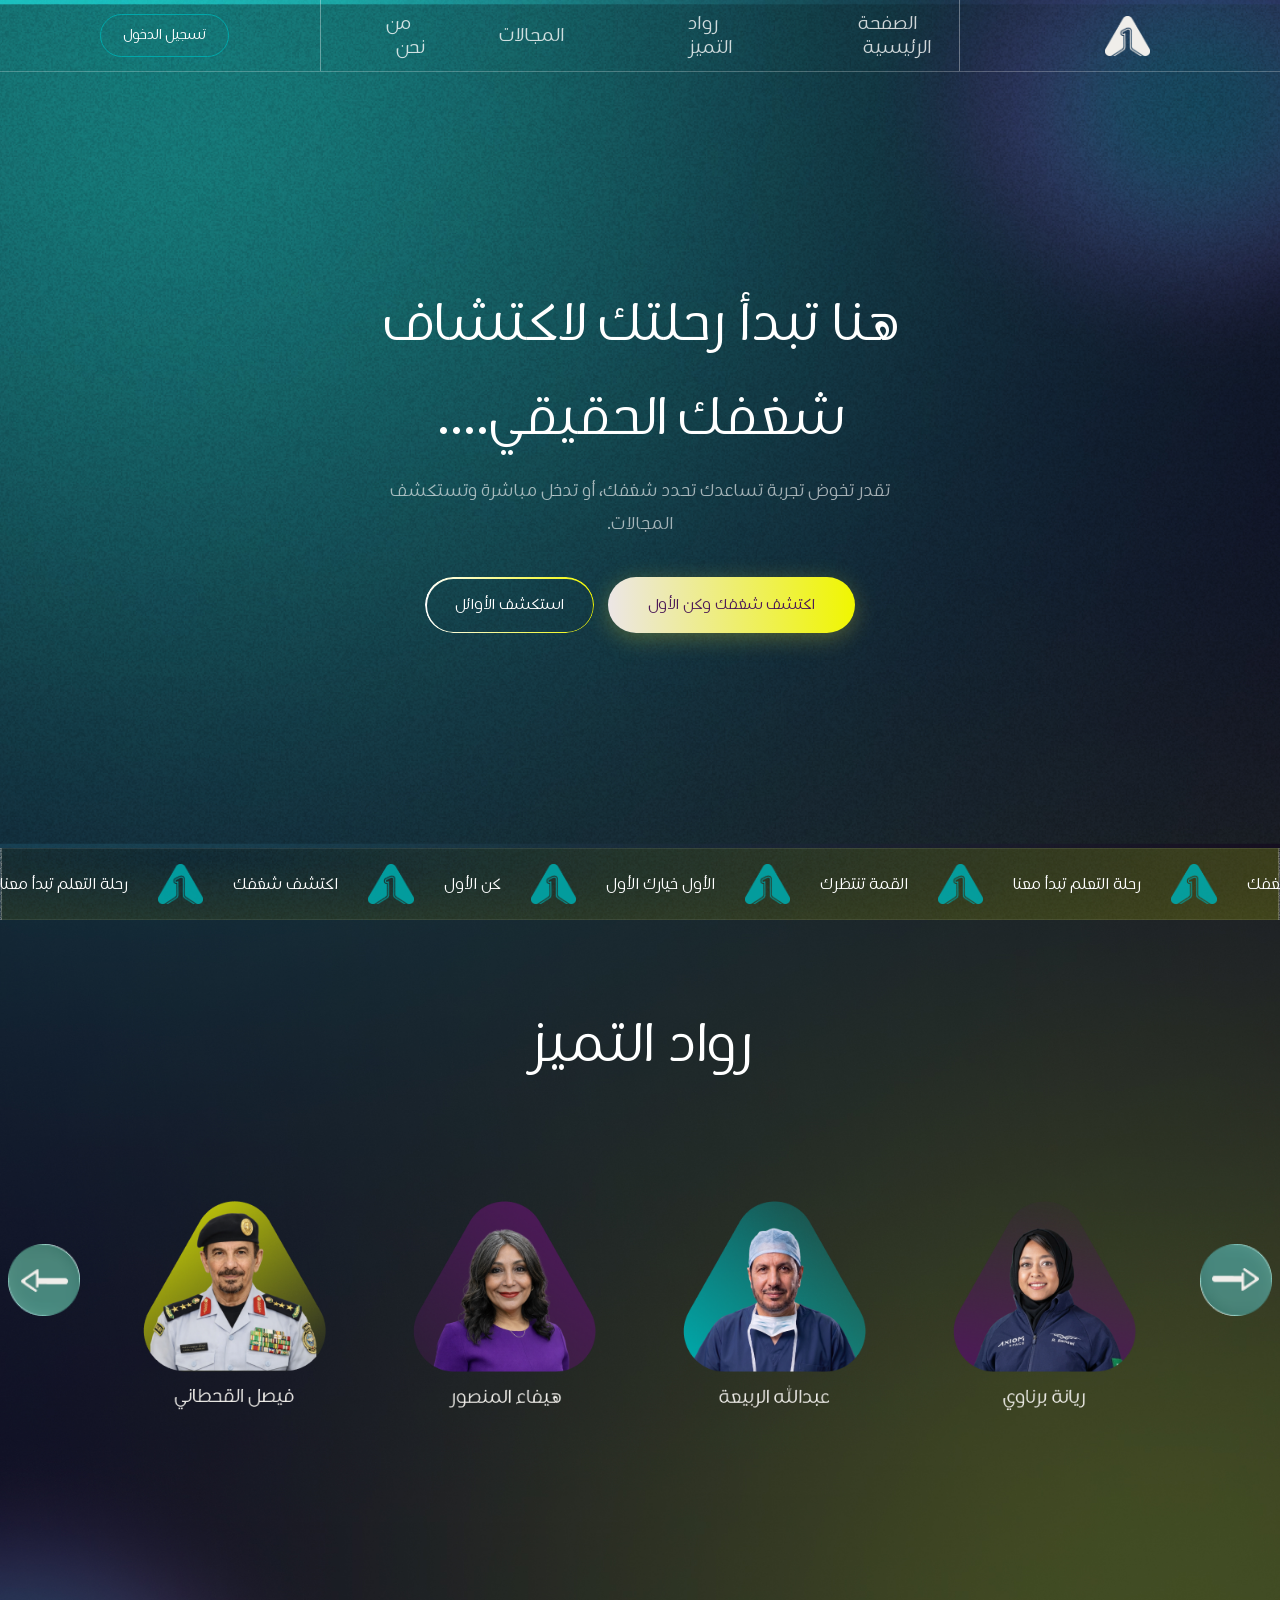
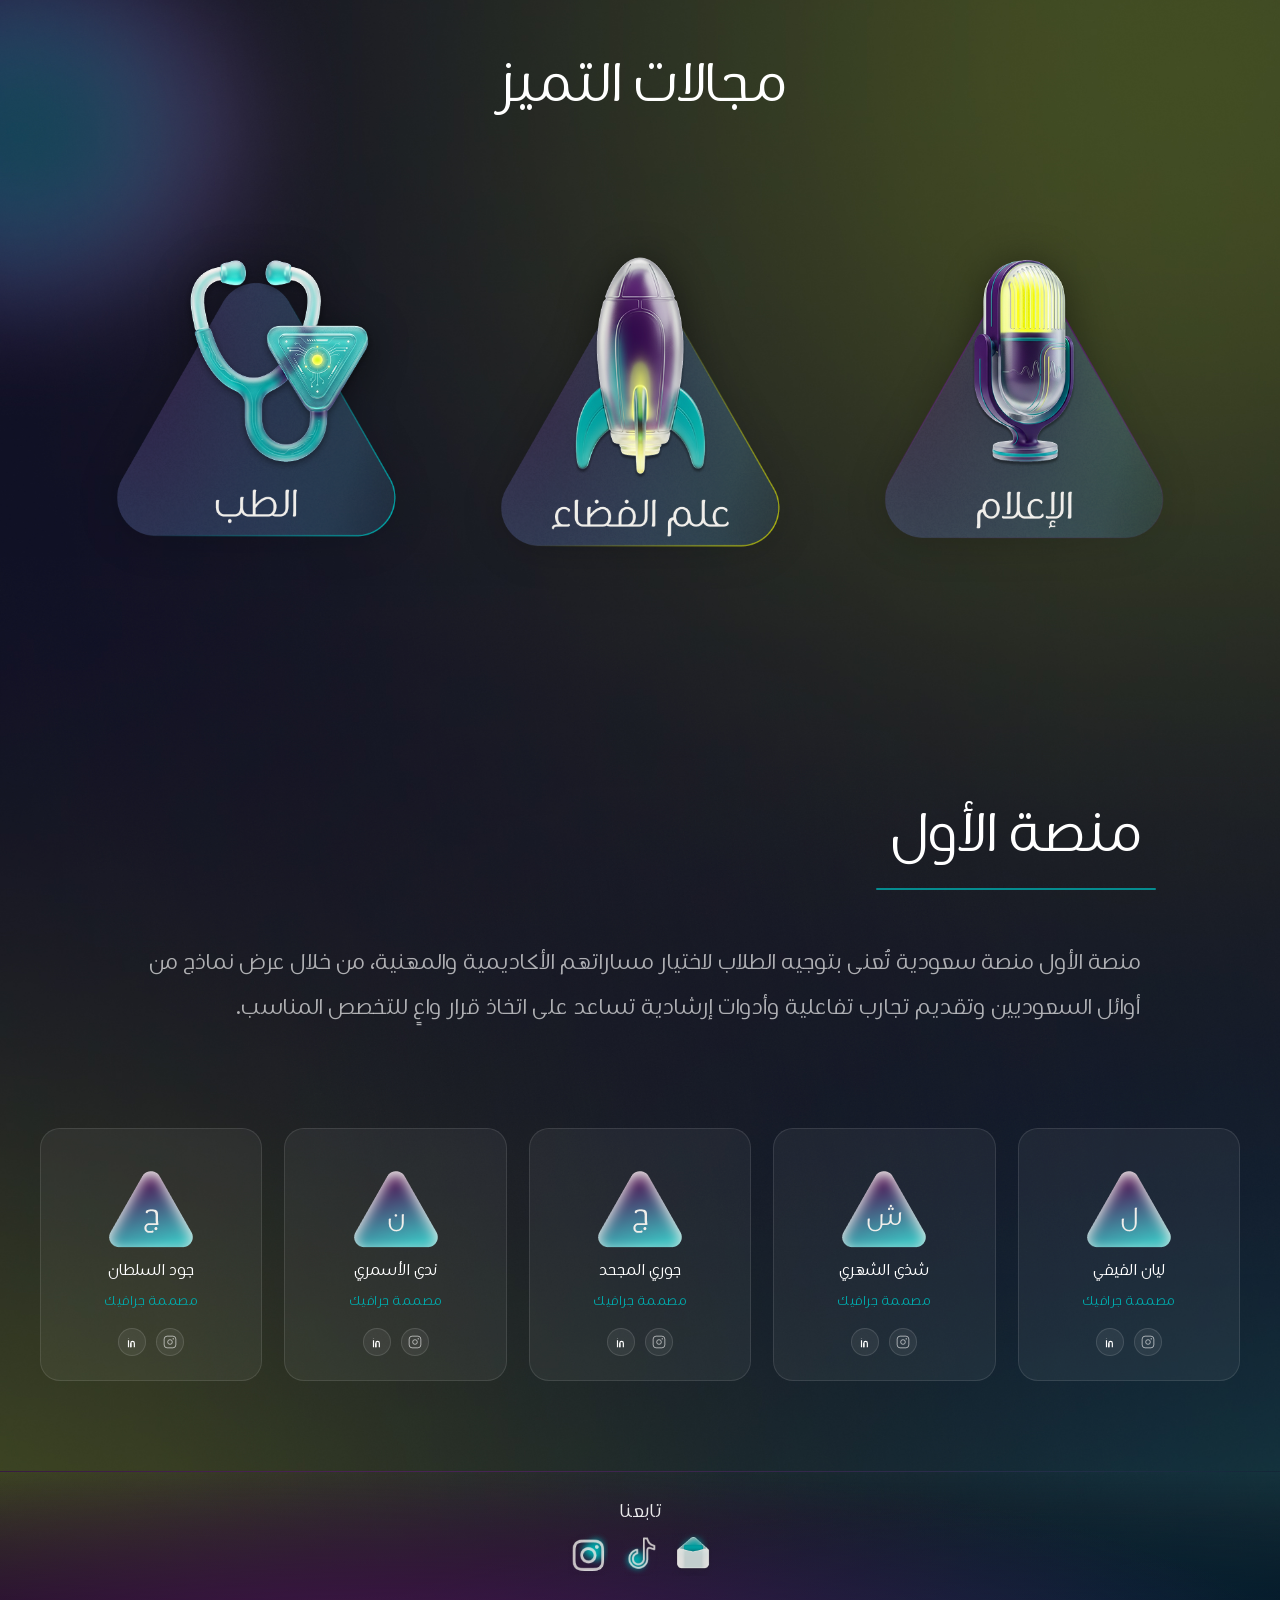
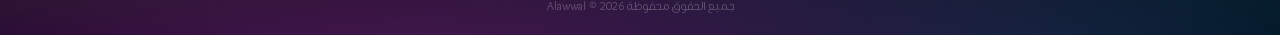
==== commit c5164227: "fix some errors" ====
--- a/index.html
+++ b/index.html
@@ -20,9 +20,7 @@
     <li><a href="index.html">الصفحة الرئيسية</a></li>
     <li><a href="#pioneers-sec">رواد التميز</a></li>
     <li><a href="#fields-sec">المجالات</a></li>
-    <li><a href="#team-sec">من نحن</a></li>
-    <li class="mobile-auth"><a href="auth.html" class="btn-login" id="loginBtnMobile">تسجيل الدخول</a></li>
-    <li class="mobile-auth-welcome" id="mobileUserWelcome" style="display:none;"><span>مرحباً <span id="mobileUserName"></span></span> <button class="logout-btn" onclick="logout()">خروج</button></li>
+    <li><a href="#about-sec">من نحن</a></li>
   </ul>
   <a href="auth.html" class="btn-login" id="loginBtn">تسجيل الدخول</a>
   <span class="user-welcome" id="userWelcome" style="display:none;">مرحباً <span id="userName"></span> <button class="logout-btn" onclick="logout()">خروج</button></span>
@@ -83,7 +81,7 @@
         <div class="item"><img src="assets/مثلث فيصل.png" alt="فيصل القحطاني" loading="lazy"></div>
         <div class="item"><img src="assets/مثلث هيفاء.png" alt="هيفاء المنصور " loading="lazy"></div>
         <div class="item"><img src="assets/مثلث عبدالله.png" alt="عبدالله " loading="lazy"></div>
-        <div class="item"><img src="assets/ريانة برناوي.png" alt="ريانة " loading="lazy"></div>
+        <div class="item"><img src="assets/مثلث ريانة (1).png" alt="ريانة " loading="lazy"></div>
         <div class="item"><img src="assets/مثلث غادة.png" alt="غادة " loading="lazy"></div>
         <div class="item"><img src="assets/مثلث غازي.png" alt="غازي " loading="lazy"></div>
         <div class="item"><img src="assets/مثلث سالم.png" alt="سالم " loading="lazy"></div>
@@ -111,8 +109,9 @@
 
     <!-- علم الفضاء -->
     <div class="field-card reveal">
+      <a href="pioneers.html">
       <img class="field-icon-img" src="assets/مثلث_الفضاء.png" alt="علم الفضاء">
-     
+      </a>
     </div>
 
     <!-- الطب -->
@@ -275,7 +274,7 @@
 
     <div class="footer-socials">
 
-      <a href="mailto:alawal.l2026@gmail.com" class="soc-link" title="Email" aria-label="Email">
+      <a href="mailto:1alawalsa@gmail.com?subject=استفسار%20عن%20منصة%20الأول" class="soc-link" title="Email" aria-label="Email">
     <img src="assets/ايميل.png" class="soc-img">
   </a>
 
--- a/styles.css
+++ b/styles.css
@@ -8,7 +8,7 @@
   font-style: normal;
   font-display: swap;
 }
-@import url('https://fonts.googleapis.com/css2?family=Cairo:wght@300;400;600;700;900&display=swap');
+
 
 :root {
   --Y:  #f0f600;   /* yellow */
@@ -34,12 +34,20 @@
 
 /* ── Page-wide glass overlay ── */
 .page-glass{
-  position:fixed;inset:0;z-index:1;
+  position:absolute;
+  top:0;
+  left:0;
+  right:0;
+
+  height:calc(100vh - 52px); /* ينتهي قبل شريط العبارات */
+
+  z-index:1;
   background:url('assets/افكت قلاسي .png') center/cover no-repeat;
   mix-blend-mode:overlay;
   opacity:1;
   pointer-events:none;
 }
+
 img{max-width:100%;display:block;}
 a{text-decoration:none;color:inherit;}
 button{font-family:var(--font);cursor:pointer;border:none;}
@@ -145,6 +153,86 @@
 .burger.open span:nth-child(2){opacity:0;}
 .burger.open span:nth-child(3){transform:rotate(-45deg) translate(5px,-5px);}
 
+@media (max-width: 1024px){
+  .nav{
+    gap:15px;
+  }
+
+  .nav a{
+    font-size:0.9rem;
+  }
+}
+
+@media (max-width: 768px){
+
+  .hdr{
+    flex-wrap:wrap;
+    height:auto;
+    padding:10px 15px;
+  }
+
+  /* إخفاء nav الافتراضي */
+  .nav{
+    position:static;
+    transform:none;
+
+    width:100%;
+    flex-direction:column;
+    gap:10px;
+
+    border:none;
+    margin-top:10px;
+
+    display:none; /* مهم */
+  }
+
+  /* لما تفتح القائمة */
+  .hdr.open .nav{
+    display:flex;
+  }
+
+  .nav a{
+    width:100%;
+    text-align:center;
+    padding:10px;
+    background:rgba(255,255,255,.05);
+  }
+
+  /* زر الهامبرغر يظهر */
+  .burger{
+    display:flex;
+  }
+
+  .btn-login,
+  .user-welcome{
+    display:none;
+  }
+}
+
+/* إخفاء عناصر الموبايل على الديسكتوب دائماً */
+.mobile-auth,
+.mobile-auth-welcome {
+    display: none !important;
+}
+
+@media (max-width: 768px) {
+    /* على الموبايل نسمح لـ JS يتحكم فيها */
+    .mobile-auth {
+        display: block !important;
+    }
+}
+
+@media (max-width: 768px) {
+    .btn-login,
+    .user-welcome {
+        display: flex !important; /* اعرضها داخل الـ nav المفتوح */
+        margin: 0;
+        width: 100%;
+        justify-content: center;
+    }
+}
+
+
 /* ════════════════════ HERO ════════════════════ */
 .hero{
   position:relative;overflow:hidden;
@@ -180,7 +268,7 @@
   padding:18px 40px;
   min-width:220px;
   border-radius:var(--r50);
-  background:linear-gradient(90deg, #c1bcbc 0%, var(--Y) 100%);
+  background:linear-gradient(90deg, #ece6e6 0%, var(--Y) 100%);
   color:var(--P);
   font-weight:800;
   font-size:.97rem;
@@ -602,7 +690,6 @@
   justify-content:center;
   padding-top:40px;
   position:relative;
-  font-family:'Cairo',sans-serif;
 }
 
 /* Glass */
@@ -661,7 +748,7 @@
   transform:translate(-50%,-50%);
   font-weight:900;
   font-size:34px;
-  color:#f0f600;
+  color:#ffffff;
 }
 
 /* Text */
